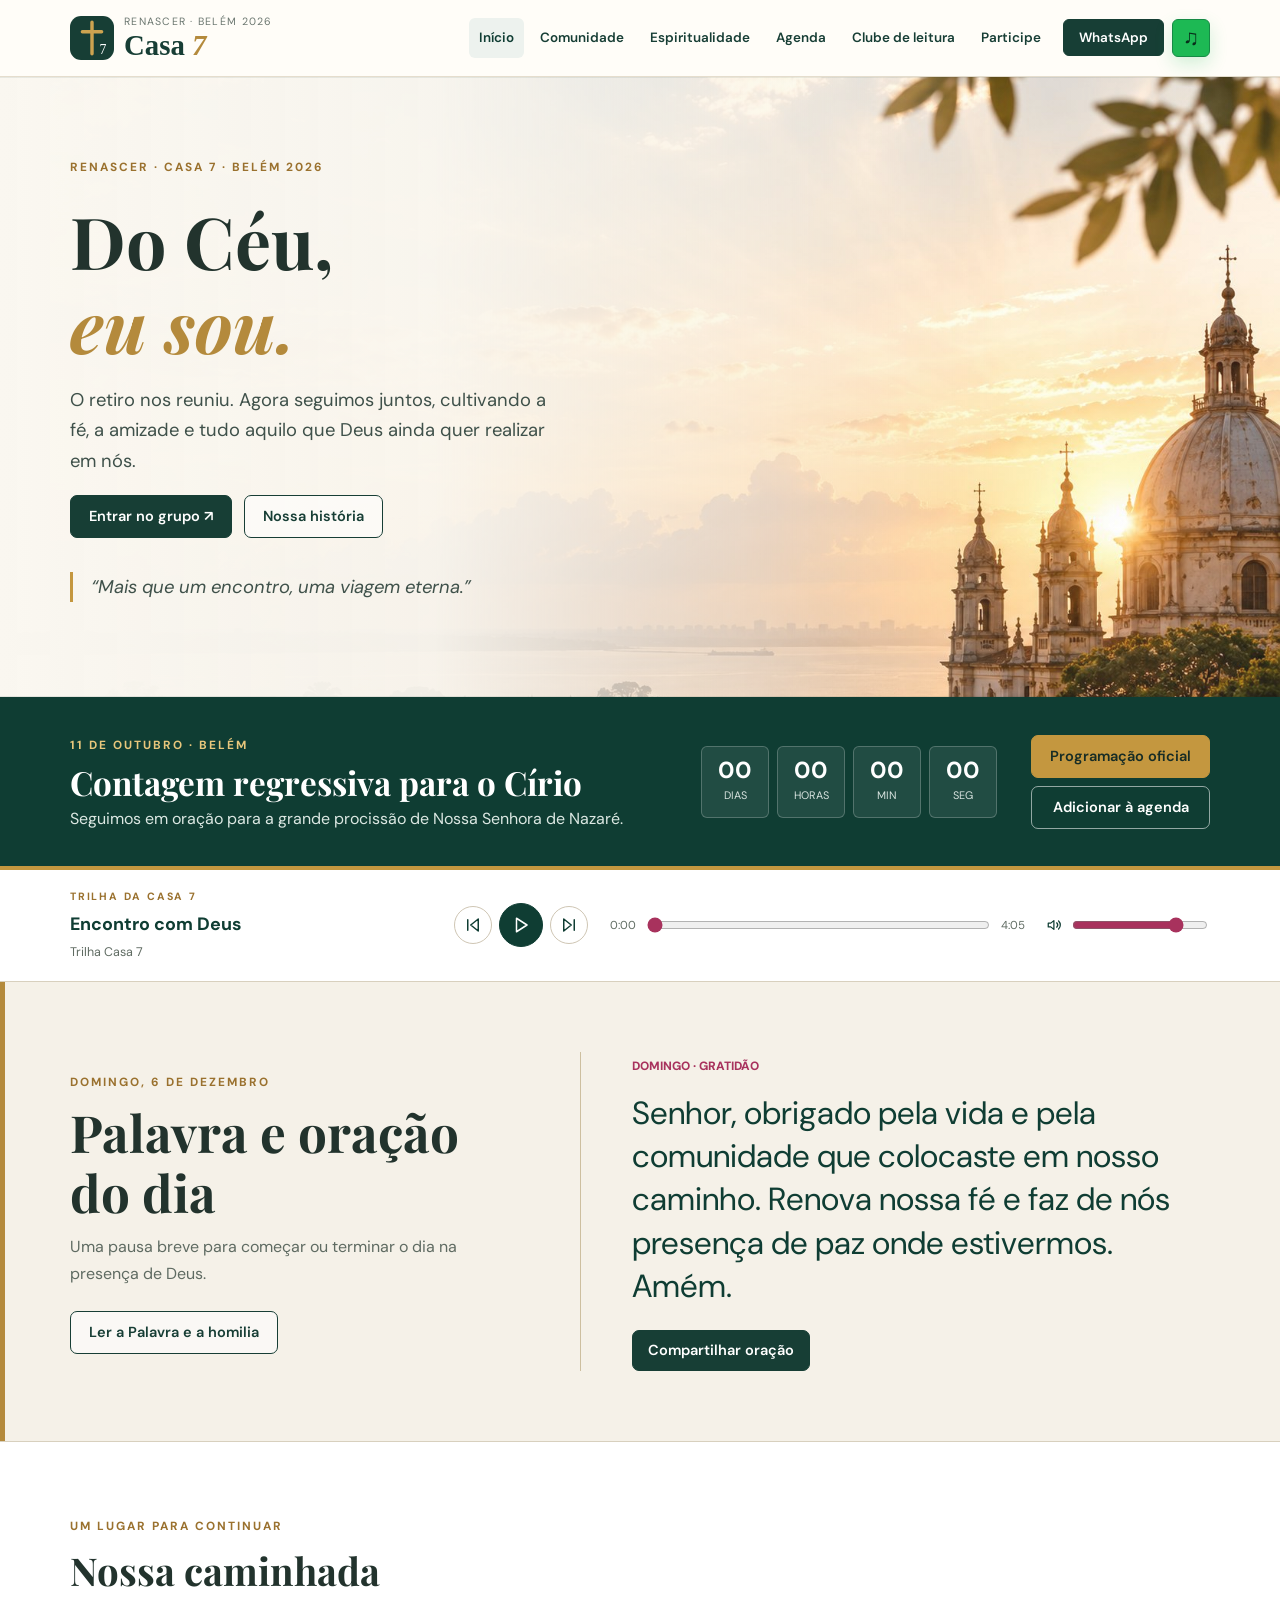
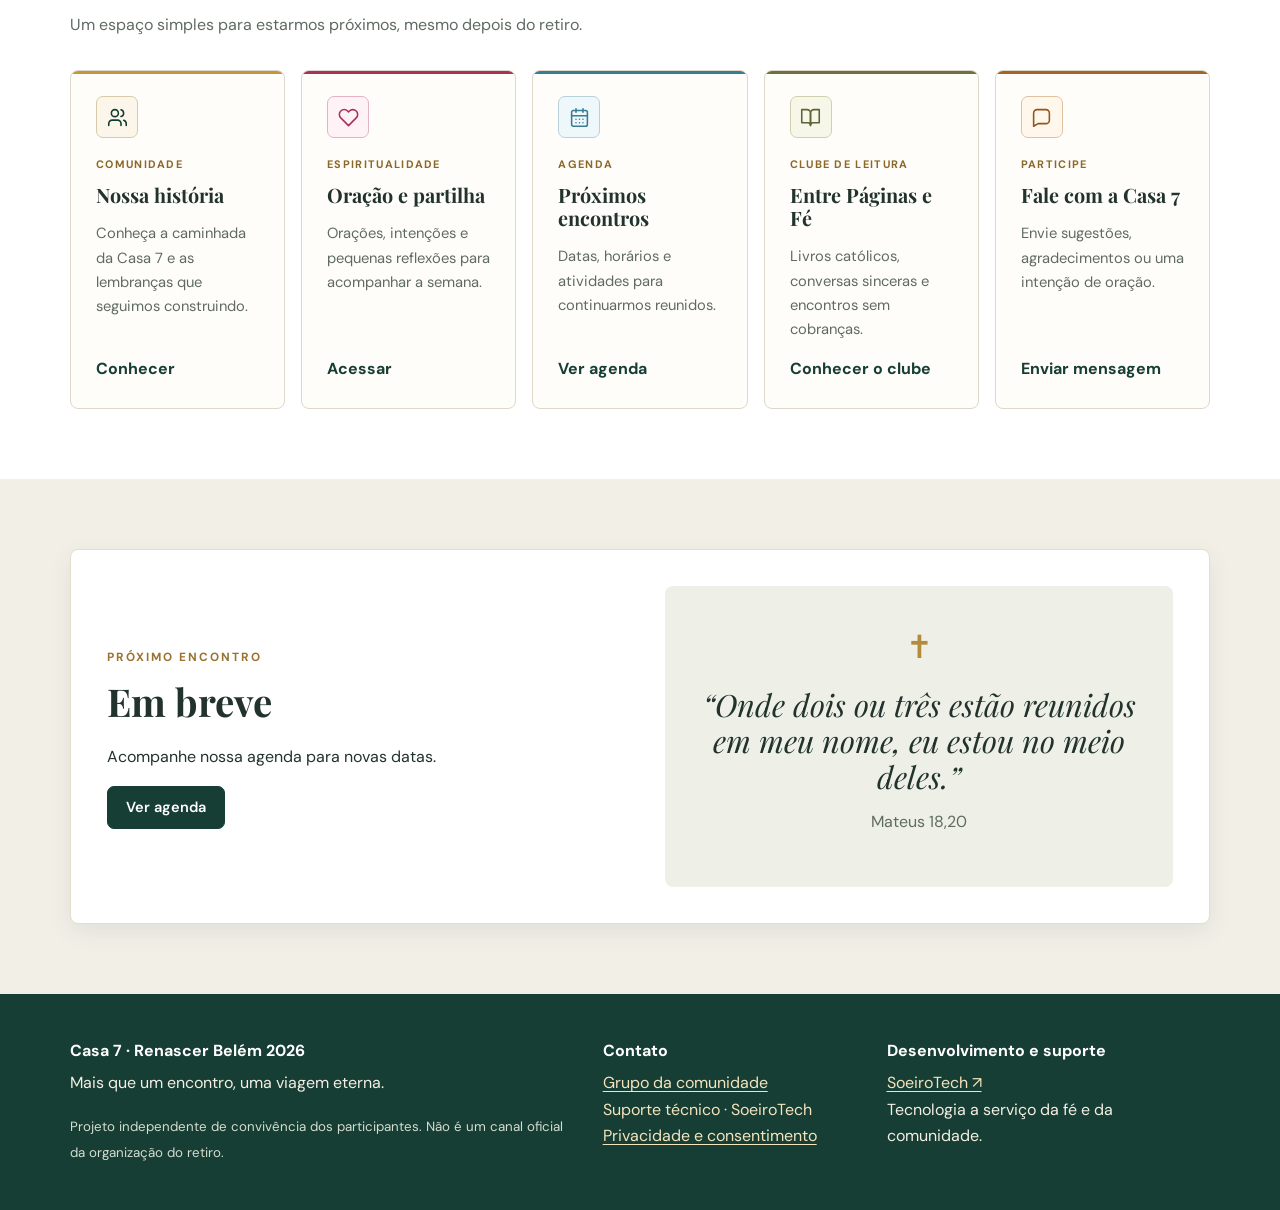
==== index.html @ ee7e4a2c "feat: adiciona banner discreto do encontro" ====
<!doctype html><html lang="pt-BR"><head><meta charset="utf-8"><meta name="viewport" content="width=device-width, initial-scale=1"><meta name="description" content="Casa 7 — Comunidade Renascer Belém 2026. Fé, amizade, oração e leitura."><meta name="theme-color" content="#173e35"><title>Início | Casa 7 — Renascer</title><link rel="icon" href="assets/img/favicon.svg" type="image/svg+xml"><link rel="stylesheet" href="assets/css/style.css?v=20260924-5"><link rel="stylesheet" href="assets/css/hero.css?v=20260924-5"><link rel="stylesheet" href="assets/css/professional.css?v=20260924-5"><script defer src="assets/js/config.js?v=20260924-5"></script><script defer src="assets/js/app.js?v=20260924-5"></script></head><body><a class="skip" href="#conteudo">Pular para o conteúdo</a><header class="header"><div class="container navwrap"><a class="brand" href="index.html" aria-label="Casa 7, início"><img class="brand-mark" src="assets/img/favicon.svg" alt="" width="44" height="44"><span><small>RENASCER · BELÉM 2026</small><strong>Casa <em>7</em></strong></span></a><button class="menu-toggle" aria-expanded="false" aria-controls="menu" aria-label="Abrir menu">☰</button><nav id="menu" class="nav" aria-label="Menu principal"><a href="index.html" data-nav="index.html">Início</a><a href="comunidade.html" data-nav="comunidade.html">Comunidade</a><a href="espiritualidade.html" data-nav="espiritualidade.html">Espiritualidade</a><a href="agenda.html" data-nav="agenda.html">Agenda</a><a href="leitura.html" data-nav="leitura.html">Clube de leitura</a><a href="participe.html" data-nav="participe.html">Participe</a><span class="nav-actions"><a class="nav-cta btn" data-whatsapp href="#">WhatsApp</a><a class="spotify-icon" data-spotify href="#" aria-label="Ouvir playlist da Casa 7 no Spotify" title="Ouvir no Spotify"><span aria-hidden="true">♫</span></a></span></nav></div></header><main id="conteudo"><section class="hero"><div class="container hero-grid"><div><span class="eyebrow">RENASCER · CASA 7 · BELÉM 2026</span><h1>Do Céu,<br><em>eu sou.</em></h1><p>O retiro nos reuniu. Agora seguimos juntos, cultivando a fé, a amizade e tudo aquilo que Deus ainda quer realizar em nós.</p><div class="actions"><a class="btn" data-whatsapp href="#">Entrar no grupo ↗</a><a class="btn outline" href="comunidade.html">Nossa história</a></div><p class="heroquote">“Mais que um encontro, uma viagem eterna.”</p></div></div></section><section class="cirio-countdown" aria-labelledby="cirio-title"><div class="container cirio-layout"><div class="cirio-copy"><span class="eyebrow">11 DE OUTUBRO · BELÉM</span><h2 id="cirio-title">Contagem regressiva para o Círio</h2><p>Seguimos em oração para a grande procissão de Nossa Senhora de Nazaré.</p></div><div id="cirio-timer" class="cirio-timer" data-cirio-date="2026-10-11T06:00:00-03:00" aria-live="off"><div><strong data-cirio-days>00</strong><span>dias</span></div><div><strong data-cirio-hours>00</strong><span>horas</span></div><div><strong data-cirio-minutes>00</strong><span>min</span></div><div><strong data-cirio-seconds>00</strong><span>seg</span></div></div><div class="cirio-actions"><a class="btn cirio-primary" href="https://www.ciriodenazare.com.br/" target="_blank" rel="noopener noreferrer">Programação oficial</a><button class="btn cirio-secondary" type="button" data-cirio-calendar>Adicionar à agenda</button></div></div></section><section id="mini-player" class="mini-player" aria-label="Player de músicas da Casa 7" hidden><div class="container mini-player-layout"><div class="player-track"><span class="eyebrow">TRILHA DA CASA 7</span><strong id="player-title">Música</strong><span id="player-artist">Casa 7</span></div><div class="player-controls"><button class="player-icon" type="button" data-player-prev aria-label="Música anterior" title="Música anterior"><svg class="player-icon-svg" aria-hidden="true"><use href="assets/img/icons.svg#previous"></use></svg></button><button class="player-icon player-toggle" type="button" data-player-toggle aria-label="Reproduzir" title="Reproduzir"><svg class="player-icon-svg" aria-hidden="true"><use data-player-toggle-icon href="assets/img/icons.svg#play"></use></svg></button><button class="player-icon" type="button" data-player-next aria-label="Próxima música" title="Próxima música"><svg class="player-icon-svg" aria-hidden="true"><use href="assets/img/icons.svg#next"></use></svg></button></div><div class="player-progress-wrap"><span id="player-current">0:00</span><input id="player-progress" type="range" min="0" max="100" value="0" step="0.1" aria-label="Progresso da música"><span id="player-duration">0:00</span></div><div class="player-volume"><svg aria-hidden="true"><use href="assets/img/icons.svg#volume"></use></svg><input id="player-volume" type="range" min="0" max="1" value="0.8" step="0.05" aria-label="Volume"></div><audio id="audio-player" preload="metadata"></audio></div></section><section class="daily-faith" aria-labelledby="daily-title"><div class="container daily-faith-layout"><div class="daily-faith-heading"><span class="eyebrow" id="daily-date">HOJE</span><h2 id="daily-title">Palavra e oração do dia</h2><p>Uma pausa breve para começar ou terminar o dia na presença de Deus.</p><a class="btn outline" data-daily-word href="https://www.vaticannews.va/pt/palavra-do-dia.html" target="_blank" rel="noopener noreferrer">Ler a Palavra e a homilia</a></div><div class="daily-prayer"><span class="daily-label" id="daily-theme">Oração do dia</span><blockquote id="daily-prayer">Senhor, permanece conosco e conduz nossos passos neste dia. Amém.</blockquote><div class="daily-share-row"><button class="btn" type="button" data-share-prayer>Compartilhar oração</button><span id="daily-share-status" role="status" aria-live="polite"></span></div></div></div></section><section class="section "><div class="container"><div class="section-head"><span class="eyebrow">UM LUGAR PARA CONTINUAR</span><h2>Nossa caminhada</h2><p>Um espaço simples para estarmos próximos, mesmo depois do retiro.</p></div><div class="cards journey-cards"><article class="card journey-card"><span class="card-icon-box" aria-hidden="true"><svg class="card-icon-svg" aria-hidden="true"><use href="assets/img/icons.svg#users"></use></svg></span><span class="card-kicker">Comunidade</span><h3>Nossa história</h3><p>Conheça a caminhada da Casa 7 e as lembranças que seguimos construindo.</p><a class="textlink" href="comunidade.html">Conhecer</a></article><article class="card journey-card"><span class="card-icon-box" aria-hidden="true"><svg class="card-icon-svg" aria-hidden="true"><use href="assets/img/icons.svg#heart"></use></svg></span><span class="card-kicker">Espiritualidade</span><h3>Oração e partilha</h3><p>Orações, intenções e pequenas reflexões para acompanhar a semana.</p><a class="textlink" href="espiritualidade.html">Acessar</a></article><article class="card journey-card"><span class="card-icon-box" aria-hidden="true"><svg class="card-icon-svg" aria-hidden="true"><use href="assets/img/icons.svg#calendar"></use></svg></span><span class="card-kicker">Agenda</span><h3>Próximos encontros</h3><p>Datas, horários e atividades para continuarmos reunidos.</p><a class="textlink" href="agenda.html">Ver agenda</a></article><article class="card journey-card"><span class="card-icon-box" aria-hidden="true"><svg class="card-icon-svg" aria-hidden="true"><use href="assets/img/icons.svg#book"></use></svg></span><span class="card-kicker">Clube de leitura</span><h3>Entre Páginas e Fé</h3><p>Livros católicos, conversas sinceras e encontros sem cobranças.</p><a class="textlink" href="leitura.html">Conhecer o clube</a></article><article class="card journey-card"><span class="card-icon-box" aria-hidden="true"><svg class="card-icon-svg" aria-hidden="true"><use href="assets/img/icons.svg#message"></use></svg></span><span class="card-kicker">Participe</span><h3>Fale com a Casa 7</h3><p>Envie sugestões, agradecimentos ou uma intenção de oração.</p><a class="textlink" href="participe.html">Enviar mensagem</a></article></div></div></section><section class="section muted"><div class="container"><div class="feature"><div><span class="eyebrow">PRÓXIMO ENCONTRO</span><h2 id="next-title">Em breve</h2><p id="next-details">Acompanhe nossa agenda para novas datas.</p><div id="countdown" class="countdown" aria-live="off"></div><a class="btn" href="agenda.html">Ver agenda</a></div><div class="quote"><span>✝</span><blockquote>“Onde dois ou três estão reunidos em meu nome, eu estou no meio deles.”</blockquote><p>Mateus 18,20</p></div></div></div></section></main><footer class="footer"><div class="container footergrid"><div><strong>Casa 7 · Renascer Belém 2026</strong><p>Mais que um encontro, uma viagem eterna.</p><small>Projeto independente de convivência dos participantes. Não é um canal oficial da organização do retiro.</small></div><div><strong>Contato</strong><p><a data-whatsapp href="#">Grupo da comunidade</a><br><a data-tech-mail href="#">Suporte técnico · SoeiroTech</a><br><a href="privacidade.html">Privacidade e consentimento</a></p></div><div><strong>Desenvolvimento e suporte</strong><p><a href="https://soeirotech.com.br" target="_blank" rel="noopener noreferrer">SoeiroTech ↗</a><br>Tecnologia a serviço da fé e da comunidade.</p></div></div></footer><dialog id="welcome-banner" class="welcome-banner" aria-label="Aviso do Momento de Oração"><div class="welcome-banner-shell"><button class="welcome-banner-close" type="button" data-banner-close aria-label="Fechar aviso" title="Fechar">×</button><a href="agenda.html" aria-label="Ver detalhes do Momento de Oração na agenda"><img class="welcome-banner-image" src="assets/img/momento-oracao.jpg" alt="Momento de Oração Pós Renascer, 24 de setembro, após a missa das 19h, na Igreja São João Paulo II" width="1180" height="1475"></a><div class="welcome-banner-footer"><span>Encontro de hoje · após a missa</span><a href="agenda.html">Ver agenda</a></div></div></dialog></body></html>
---- assets/css/style.css ----
@import url('https://fonts.googleapis.com/css2?family=DM+Sans:wght@400;500;600;700&family=Playfair+Display:ital,wght@0,500;0,600;0,700;1,500&display=swap');:root{--green:#173e35;--gold:#b48a3c;--ink:#25362f;--cream:#faf7f0;--line:#e5ddcd;--muted:#5f6b62}*{box-sizing:border-box}html{scroll-behavior:smooth}body{margin:0;background:linear-gradient(#faf7f0d9,#faf7f0d9),url("../img/fundo.png") center top/cover fixed no-repeat,var(--cream);color:var(--ink);font-family:'DM Sans',Arial,sans-serif;line-height:1.65}h1,h2,h3,blockquote{font-family:'Playfair Display',Georgia,serif;line-height:1.17}h1{font-size:clamp(2.8rem,6vw,5.5rem);margin:.25em 0}h2{font-size:clamp(1.65rem,3vw,2.6rem);margin:.25em 0 .5em}h3{font-size:1.45rem;margin:.4em 0}p{margin:.4em 0 1em}a{color:var(--green)}a:hover{text-decoration-thickness:2px}a:focus-visible,button:focus-visible,input:focus-visible,textarea:focus-visible,select:focus-visible{outline:3px solid var(--gold);outline-offset:3px}.container{width:min(1140px,calc(100% - 36px));margin:auto}.skip{position:absolute;left:-9999px;z-index:999;background:white;padding:10px}.skip:focus{left:12px;top:12px}.header{background:#fffdf8;border-bottom:1px solid var(--line);position:sticky;top:0;z-index:10}.navwrap{min-height:82px;display:flex;align-items:center;justify-content:space-between;gap:20px}.brand{text-decoration:none;display:flex;align-items:center;gap:12px;color:var(--green)}.brand-symbol{font-size:2rem;color:var(--gold)}.brand small{display:block;font-size:.66rem;letter-spacing:.15em}.brand strong{font-family:Georgia,serif;font-size:1.8rem;line-height:1}.brand em{color:var(--gold)}.nav{display:flex;gap:18px;align-items:center;flex-wrap:wrap}.nav a{font-size:.84rem;text-decoration:none;white-space:nowrap}.nav a[aria-current=page]{color:#986b22;border-bottom:2px solid var(--gold)}.menu-toggle{display:none}.eyebrow{color:#9a712e;font-size:.74rem;font-weight:700;letter-spacing:.17em}.hero{background:radial-gradient(ellipse at 80% 10%,#e8d8b6cc,transparent 52%),linear-gradient(115deg,#faf7f0e8,#f0e9dadf),url("../img/fundo.png") center/cover no-repeat;padding:65px 0}.hero-grid,.split,.feature{display:grid;grid-template-columns:1fr 1fr;gap:50px;align-items:center}.hero h1 em{color:var(--gold)}.hero p{max-width:490px;font-size:1.15rem}.heroquote{font-style:italic;margin-top:34px;color:#786a4c}.hero-visual{position:relative;display:grid;place-items:center}.hero-visual img{width:min(100%,440px);aspect-ratio:1;object-fit:cover;border-radius:50%;box-shadow:0 18px 60px #173e3529}.hero-stamp{position:absolute;bottom:0;right:5%;background:var(--green);color:white;border-radius:100px;padding:10px 20px;font-size:.83rem}.actions{display:flex;gap:12px;flex-wrap:wrap}.btn{background:var(--green);color:white;border:1px solid var(--green);padding:12px 22px;border-radius:30px;text-decoration:none;display:inline-block;font:600 .91rem 'DM Sans',Arial;cursor:pointer}.btn:hover{background:#285747;color:white}.btn.outline{background:transparent;color:var(--green)}.btn.outline:hover{background:#e8eee8}.btn[aria-disabled=true]{background:#8e9991;border-color:#8e9991;pointer-events:none}.section{padding:70px 0;background:#faf7f0d9}.section.muted{background:#f0ebdfdd}.section-head{max-width:690px;margin-bottom:28px}.cards{display:grid;grid-template-columns:repeat(3,minmax(0,1fr));gap:20px}.card{background:#fffdf9;border:1px solid var(--line);border-radius:18px;padding:27px;box-shadow:0 8px 24px #173e3509}.card p{color:var(--muted)}.card-icon{font-size:1.7rem;color:var(--gold)}.textlink{font-weight:700;text-underline-offset:4px}.feature{background:#fffaf0;border:1px solid var(--line);padding:36px;border-radius:20px}.quote{background:#e7e9dc;padding:35px;border-radius:18px;text-align:center}.quote span{font-size:2rem;color:var(--gold)}.quote blockquote{font-size:clamp(1.5rem,2.4vw,2rem);font-style:italic;margin:14px 0}.quote p{color:var(--muted)}.countdown{font-weight:700;font-size:1.4rem;color:var(--gold);margin:16px 0}.pagehero{background:linear-gradient(115deg,#eae5d6e8,#f9f6eee0),url("../img/fundo.png") center/cover no-repeat;padding:75px 0 55px;border-bottom:1px solid var(--line)}.pagehero h1{font-size:clamp(2.4rem,5vw,4.5rem)}.lead{max-width:680px;font-size:1.15rem;color:var(--muted)}.photo{margin:0;text-align:center}.photo img{max-width:100%;width:360px;border-radius:50%;box-shadow:0 10px 35px #173e3526}.photo figcaption{font-size:.85rem;color:var(--muted);margin-top:8px}.placeholder{text-align:center;min-height:180px;font-size:1.4rem}.placeholder p{font-size:.9rem}.embed-placeholder{padding:35px;border:1px dashed var(--gold);border-radius:16px;text-align:center}.embed-placeholder iframe{width:100%;border:0;min-height:360px}.event-list{display:grid;gap:18px}.event{background:white;border:1px solid var(--line);border-radius:16px;padding:24px;display:flex;align-items:center;justify-content:space-between;gap:15px}.event h2{font-size:1.55rem}.notice{margin-top:22px;background:#fff3d8;border-left:4px solid var(--gold);padding:15px;border-radius:6px}.empty{background:white;border:1px solid var(--line);padding:30px;border-radius:16px}.bookart{min-height:340px;border-radius:20px;background:radial-gradient(circle at 50% 40%,#d9c49b,#456453);display:flex;align-items:center;justify-content:center;flex-direction:column;color:#fff9eb;font-size:4rem}.bookart span{font-size:5rem}.bookart small{font-size:.85rem;letter-spacing:.12em}.contact-form{background:white;border:1px solid var(--line);border-radius:18px;padding:25px;display:grid;gap:8px}.contact-form label{font-weight:700}.contact-form input:not([type=checkbox]),.contact-form select,.contact-form textarea{font:inherit;padding:12px;border:1px solid #a6b0a6;border-radius:8px;width:100%;margin-bottom:12px}.check{font-size:.85rem;font-weight:400!important;display:flex;gap:9px;align-items:flex-start}.small{font-size:.85rem;color:var(--muted)}.prose{max-width:790px;margin:auto}.footer{background:var(--green);color:#f4efe3;padding:50px 0}.footergrid{display:grid;grid-template-columns:2fr 1fr 1.3fr;gap:35px}.footer a{color:#f4e4bd}.footer small{color:#d4ddcf}details{margin-top:12px}summary{cursor:pointer;font-weight:700}@media(max-width:920px){.menu-toggle{display:block;border:1px solid var(--line);border-radius:10px;padding:8px 13px;background:white;font-size:1.3rem}.nav{display:none;position:absolute;top:82px;left:0;right:0;background:white;flex-direction:column;align-items:stretch;padding:16px 25px;box-shadow:0 12px 20px #0002}.nav.open{display:flex}.nav a{padding:8px}.cards{grid-template-columns:repeat(2,1fr)}}@media(max-width:650px){body{background-attachment:scroll}.hero{padding:40px 0}.hero-grid,.split,.feature{grid-template-columns:1fr;gap:24px}.hero-visual img{max-width:290px}.cards,.footergrid{grid-template-columns:1fr}.section{padding:44px 0}.feature{padding:22px}.event{align-items:flex-start;flex-direction:column}.pagehero{padding:46px 0}.hero-stamp{right:0}}@media(prefers-reduced-motion:reduce){html{scroll-behavior:auto}}
---- assets/css/hero.css ----
.hero {
  background:
    linear-gradient(
      90deg,
      #faf7f0 0%,
      #faf7f0f2 34%,
      #faf7f08c 58%,
      #faf7f014 78%
    ),
    url("../img/fundo-optimized.jpg") 72% center / cover no-repeat;
  min-height: 600px;
  padding: 76px 0;
  display: flex;
  align-items: center;
}

.hero-grid {
  display: grid;
  grid-template-columns: minmax(0, 560px) 1fr;
  gap: 50px;
  align-items: center;
}

@media (max-width: 650px) {
  .hero {
    min-height: 650px;
    padding: 52px 0 220px;
    align-items: flex-start;
    background:
      linear-gradient(
        180deg,
        #faf7f0 0%,
        #faf7f0ef 42%,
        #faf7f04d 68%,
        transparent 86%
      ),
      url("../img/fundo-optimized.jpg") 76% center / cover no-repeat;
  }

  .hero-grid {
    grid-template-columns: 1fr;
    gap: 24px;
  }
}
---- assets/css/professional.css ----
:root {
  --surface: #ffffff;
  --surface-soft: #f2efe7;
  --green-strong: #0f3d33;
  --gold-bright: #c4973f;
  --sky: #397c94;
  --berry: #a8325d;
  --shadow-sm: 0 8px 24px rgba(23, 62, 53, 0.08);
  --shadow-md: 0 18px 48px rgba(23, 62, 53, 0.13);
}

.pagehero.community-pagehero {
  background: #f1ecdf;
}

.section.community-story {
  min-height: 520px;
  display: flex;
  align-items: center;
  background:
    linear-gradient(
      90deg,
      #fff 0%,
      #fffffff5 38%,
      #ffffff9e 58%,
      #ffffff1f 78%
    ),
    url("../img/fundo-optimized.jpg") 72% center / cover no-repeat;
}

.community-story .split {
  min-height: 380px;
  grid-template-columns: minmax(0, 590px) 1fr;
}

.community-story .split > div {
  align-self: center;
}

.community-story h2 {
  font-size: clamp(2rem, 4vw, 3.4rem);
}

.community-story p {
  color: #3f514a;
  font-size: 1.05rem;
}

@media (max-width: 650px) {
  .section.community-story {
    min-height: 650px;
    align-items: flex-start;
    background:
      linear-gradient(
        180deg,
        #fff 0%,
        #fffffff2 48%,
        #ffffff70 70%,
        transparent 88%
      ),
      url("../img/fundo-optimized.jpg") 76% center / cover no-repeat;
  }

  .community-story .split {
    min-height: 570px;
    grid-template-columns: 1fr;
  }
}

/* Palavra e oracao do dia */
.daily-faith {
  position: relative;
  overflow: hidden;
  border-bottom: 1px solid #d8d0be;
  background: #f5f1e8;
}

.daily-faith::before {
  position: absolute;
  inset: 0 auto 0 0;
  width: 5px;
  background: var(--gold);
  content: "";
}

.daily-faith-layout {
  display: grid;
  grid-template-columns: minmax(240px, 0.8fr) minmax(320px, 1.2fr);
  gap: clamp(36px, 7vw, 92px);
  align-items: center;
  padding-top: clamp(44px, 6vw, 70px);
  padding-bottom: clamp(44px, 6vw, 70px);
}

.daily-faith-heading h2 {
  margin: 8px 0 12px;
  font-size: clamp(2rem, 4vw, 3.3rem);
}

.daily-faith-heading p {
  max-width: 520px;
  margin-bottom: 24px;
  color: var(--muted);
}

.daily-prayer {
  padding-left: clamp(22px, 4vw, 52px);
  border-left: 1px solid #cdbf9f;
}

.daily-label {
  color: var(--berry);
  font-size: 0.75rem;
  font-weight: 800;
  letter-spacing: 0;
  text-transform: uppercase;
}

.daily-prayer blockquote {
  margin: 14px 0 22px;
  color: var(--green-strong);
  font-family: var(--serif);
  font-size: clamp(1.35rem, 2.5vw, 2rem);
  line-height: 1.35;
}

.daily-share-row {
  display: flex;
  align-items: center;
  gap: 14px;
}

.daily-share-row .btn {
  padding: 10px 15px;
}

#daily-share-status {
  color: var(--muted);
  font-size: 0.78rem;
}

@media (max-width: 720px) {
  .daily-faith-layout {
    grid-template-columns: 1fr;
    gap: 28px;
  }

  .daily-prayer {
    padding: 26px 0 0;
    border-top: 1px solid #cdbf9f;
    border-left: 0;
  }
}

/* Aviso discreto de boas-vindas */
.welcome-banner {
  width: min(410px, calc(100% - 28px));
  max-height: calc(100vh - 28px);
  padding: 0;
  overflow: visible;
  border: 0;
  border-radius: 8px;
  background: #17120f;
  box-shadow: 0 22px 70px rgba(0, 0, 0, 0.42);
}

.welcome-banner::backdrop {
  background: rgba(9, 16, 14, 0.62);
  backdrop-filter: blur(2px);
}

.welcome-banner[open] {
  animation: banner-in 220ms ease-out;
}

.welcome-banner-shell {
  position: relative;
  overflow: hidden;
  border-radius: 8px;
}

.welcome-banner-image {
  display: block;
  width: 100%;
  max-height: calc(100vh - 92px);
  object-fit: contain;
  background: #17120f;
}

.welcome-banner-close {
  position: absolute;
  top: 10px;
  right: 10px;
  z-index: 1;
  display: grid;
  width: 36px;
  height: 36px;
  padding: 0;
  place-items: center;
  border: 1px solid rgba(255, 255, 255, 0.7);
  border-radius: 50%;
  background: rgba(12, 10, 8, 0.78);
  color: #fff;
  font-size: 1.35rem;
  line-height: 1;
  cursor: pointer;
}

.welcome-banner-close:hover,
.welcome-banner-close:focus-visible {
  background: var(--green-strong);
}

.welcome-banner-footer {
  display: flex;
  align-items: center;
  justify-content: space-between;
  gap: 14px;
  padding: 10px 14px;
  background: #fff;
  color: var(--green-strong);
  font-size: 0.78rem;
  font-weight: 700;
}

.welcome-banner-footer a {
  color: var(--berry);
  white-space: nowrap;
}

@keyframes banner-in {
  from { opacity: 0; transform: translateY(10px) scale(0.985); }
  to { opacity: 1; transform: translateY(0) scale(1); }
}

@media (max-width: 480px) {
  .welcome-banner {
    width: min(350px, calc(100% - 24px));
  }

  .welcome-banner-image {
    max-height: calc(100vh - 110px);
  }
}

@media (prefers-reduced-motion: reduce) {
  .welcome-banner[open] {
    animation: none;
  }
}

body {
  background: #f7f5ef;
  color: #22332d;
}

.header {
  background: rgba(255, 253, 248, 0.96);
  box-shadow: 0 1px 0 rgba(23, 62, 53, 0.08);
  backdrop-filter: blur(12px);
}

.navwrap {
  min-height: 76px;
}

.brand {
  gap: 10px;
}

.brand-mark {
  width: 44px;
  height: 44px;
  flex: 0 0 auto;
}

.brand small {
  color: #6a766f;
  letter-spacing: 0.12em;
}

.nav {
  gap: 6px;
}

.nav a {
  padding: 9px 10px;
  border-radius: 6px;
  font-weight: 600;
}

.nav a:hover {
  background: #edf2ee;
}

.nav a[aria-current="page"] {
  border-bottom: 0;
  background: #edf2ee;
  color: var(--green-strong);
}

.nav .nav-cta {
  margin-left: 6px;
  padding: 9px 15px;
  color: #fff;
}

.nav .nav-cta:hover {
  background: #285747;
}

.nav-actions {
  display: flex;
  align-items: center;
  gap: 8px;
  margin-left: 6px;
}

.nav-actions .nav-cta {
  margin-left: 0;
}

.nav-actions .spotify-icon {
  width: 38px;
  height: 38px;
  flex-basis: 38px;
}

.hero {
  border-bottom: 1px solid rgba(23, 62, 53, 0.1);
}

.hero h1 {
  max-width: 620px;
  font-size: clamp(3rem, 5.6vw, 5rem);
  letter-spacing: 0;
}

.hero .eyebrow {
  display: inline-block;
  margin-bottom: 4px;
}

.hero p {
  color: #3f514a;
}

.heroquote {
  padding-left: 18px;
  border-left: 3px solid var(--gold-bright);
}

.section {
  background: #fff;
}

.section.muted {
  background: var(--surface-soft);
}

.section-head {
  margin-bottom: 32px;
}

.section-head p {
  color: var(--muted);
}

.cards {
  gap: 16px;
}

.card {
  position: relative;
  overflow: hidden;
  border-radius: 8px;
  border-color: #ded8ca;
  padding: 25px;
  box-shadow: none;
  transition: transform 180ms ease, box-shadow 180ms ease, border-color 180ms ease;
}

.card::before {
  position: absolute;
  inset: 0 0 auto;
  height: 3px;
  background: var(--gold-bright);
  content: "";
}

.card:hover {
  transform: translateY(-3px);
  border-color: #cfc4ac;
  box-shadow: var(--shadow-sm);
}

.journey-cards {
  grid-template-columns: repeat(5, minmax(0, 1fr));
}

.journey-card {
  min-height: 265px;
  display: flex;
  flex-direction: column;
}

.journey-card h3 {
  font-size: 1.24rem;
}

.journey-card p {
  font-size: 0.92rem;
}

.journey-card .textlink {
  margin-top: auto;
}

.card-icon-box {
  width: 42px;
  height: 42px;
  margin-bottom: 18px;
  display: grid;
  place-items: center;
  border: 1px solid #d7c9aa;
  border-radius: 7px;
  background: #fbf6e9;
  color: var(--green-strong);
  font: 700 0.78rem/1 "DM Sans", Arial, sans-serif;
  letter-spacing: 0;
}

.card-icon-svg {
  width: 21px;
  height: 21px;
  fill: none;
  stroke: currentColor;
  stroke-width: 1.8;
  stroke-linecap: round;
  stroke-linejoin: round;
}

.journey-card:nth-child(2)::before {
  background: var(--berry);
}

.journey-card:nth-child(2) .card-icon-box {
  border-color: #e0b4c4;
  background: #fff2f6;
  color: var(--berry);
}

.journey-card:nth-child(3)::before {
  background: var(--sky);
}

.journey-card:nth-child(3) .card-icon-box {
  border-color: #b7d0da;
  background: #eef8fb;
  color: var(--sky);
}

.journey-card:nth-child(4)::before {
  background: #6d7042;
}

.journey-card:nth-child(4) .card-icon-box {
  border-color: #cfd0ad;
  background: #f7f7e9;
  color: #5e6238;
}

.journey-card:nth-child(5)::before {
  background: #a66328;
}

.journey-card:nth-child(5) .card-icon-box {
  border-color: #dfc29f;
  background: #fff7ec;
  color: #92531d;
}

.card-kicker {
  margin-bottom: 2px;
  color: #8b6728;
  font-size: 0.68rem;
  font-weight: 700;
  letter-spacing: 0.12em;
  text-transform: uppercase;
}

.btn {
  border-radius: 7px;
  padding: 11px 18px;
  box-shadow: none;
}

.btn.outline {
  background: rgba(255, 255, 255, 0.56);
}

.spotify-icon {
  width: 44px;
  height: 44px;
  flex: 0 0 44px;
  display: inline-grid;
  place-items: center;
  border: 1px solid #168a45;
  border-radius: 50%;
  background: #1db954;
  color: #082d1a;
  text-decoration: none;
  box-shadow: 0 7px 18px rgba(29, 185, 84, 0.2);
  transition: transform 160ms ease, background 160ms ease;
}

.spotify-icon span {
  transform: translateY(-1px);
  font-size: 1.35rem;
  line-height: 1;
}

.spotify-icon:hover {
  transform: translateY(-2px);
  background: #28cf65;
  color: #082d1a;
}

.textlink {
  text-decoration: none;
}

.textlink:hover {
  text-decoration: underline;
}

.cirio-countdown {
  padding: 34px 0;
  background: var(--green-strong);
  color: #fff;
  border-bottom: 4px solid var(--gold-bright);
}

.cirio-layout {
  display: grid;
  grid-template-columns: minmax(240px, 1fr) auto auto;
  gap: 34px;
  align-items: center;
}

.cirio-copy .eyebrow {
  color: #e8c77c;
}

.cirio-copy h2 {
  margin: 5px 0 4px;
  font-size: clamp(1.65rem, 2.6vw, 2.35rem);
}

.cirio-copy p {
  margin: 0;
  color: #dce8e3;
}

.cirio-timer {
  display: grid;
  grid-template-columns: repeat(4, 68px);
  gap: 8px;
}

.cirio-timer > div {
  min-height: 72px;
  display: grid;
  place-content: center;
  text-align: center;
  border: 1px solid rgba(255, 255, 255, 0.22);
  border-radius: 6px;
  background: rgba(255, 255, 255, 0.08);
}

.cirio-timer strong {
  color: #fff;
  font-size: 1.45rem;
  line-height: 1.05;
}

.cirio-timer span {
  margin-top: 5px;
  color: #d8e3df;
  font-size: 0.68rem;
  text-transform: uppercase;
}

.cirio-actions {
  display: grid;
  gap: 8px;
}

.cirio-actions .btn {
  min-width: 174px;
  text-align: center;
}

.cirio-primary {
  border-color: var(--gold-bright);
  background: var(--gold-bright);
  color: #172c25;
}

.cirio-primary:hover {
  border-color: #d5ad5f;
  background: #d5ad5f;
  color: #172c25;
}

.cirio-secondary {
  border-color: rgba(255, 255, 255, 0.55);
  background: transparent;
  color: #fff;
}

.cirio-secondary:hover {
  border-color: #fff;
  background: rgba(255, 255, 255, 0.1);
}

.feature {
  border-radius: 8px;
  background: #fff;
  box-shadow: var(--shadow-sm);
}

.quote {
  border-radius: 8px;
  background: #eef0e8;
}

.pagehero {
  position: relative;
  overflow: hidden;
  background:
    linear-gradient(90deg, #f3eee2 0%, #f3eee2eb 48%, #f3eee280 72%),
    url("../img/fundo-optimized.jpg") 75% 52% / cover no-repeat;
  padding: 70px 0 52px;
}

.pagehero h1 {
  max-width: 760px;
  margin-bottom: 12px;
}

.pagehero .lead {
  color: #44564f;
}

.photo img {
  width: min(100%, 390px);
  border: 7px solid #fff;
  box-shadow: var(--shadow-md);
}

.event {
  border-radius: 8px;
  box-shadow: var(--shadow-sm);
}

.event-actions {
  display: flex;
  gap: 10px;
  flex-wrap: wrap;
}

.empty {
  border-radius: 8px;
  border-style: dashed;
  background: #fffdf8;
}

.contact-form {
  border-radius: 8px;
  box-shadow: var(--shadow-sm);
}

.contact-form input:not([type="checkbox"]),
.contact-form select,
.contact-form textarea {
  border-radius: 6px;
  background: #fffefb;
}

.notice {
  border-radius: 4px;
}

.bookart {
  border-radius: 8px;
}

.footer {
  padding: 44px 0;
}

.footer strong {
  color: #fff;
}

.footer a {
  text-underline-offset: 3px;
}

@media (max-width: 1080px) {
  .journey-cards {
    grid-template-columns: repeat(3, minmax(0, 1fr));
  }

  .nav {
    gap: 2px;
  }

  .nav a {
    padding-inline: 7px;
  }
}

@media (max-width: 920px) {
  .nav {
    top: 76px;
    padding: 14px 20px 20px;
  }

  .nav .nav-cta {
    margin-left: 0;
    text-align: center;
  }

  .nav-actions {
    width: 100%;
    margin-left: 0;
  }

  .nav-actions .nav-cta {
    flex: 1;
  }

  .cirio-layout {
    grid-template-columns: 1fr;
    gap: 22px;
  }

  .cirio-timer {
    grid-template-columns: repeat(4, minmax(58px, 82px));
  }

  .cirio-actions {
    grid-template-columns: repeat(2, minmax(0, 1fr));
  }
}

@media (max-width: 650px) {
  .brand strong {
    font-size: 1.5rem;
  }

  .brand small {
    font-size: 0.58rem;
  }

  .hero {
    min-height: 610px;
    padding-top: 44px;
  }

  .hero h1 {
    font-size: clamp(2.75rem, 15vw, 4rem);
  }

  .hero p {
    font-size: 1rem;
  }

  .journey-cards {
    grid-template-columns: 1fr;
  }

  .journey-card {
    min-height: auto;
  }

  .pagehero {
    padding: 50px 0 42px;
    background-position: 72% center;
  }

  .cirio-countdown {
    padding: 30px 0;
  }

  .cirio-timer {
    grid-template-columns: repeat(4, minmax(0, 1fr));
    gap: 6px;
  }

  .cirio-timer > div {
    min-height: 66px;
  }

  .cirio-timer strong {
    font-size: 1.22rem;
  }

  .cirio-actions {
    grid-template-columns: 1fr;
  }

  .cirio-actions .btn {
    width: 100%;
  }

  .event-actions {
    width: 100%;
  }

  .event-actions .btn {
    width: 100%;
    text-align: center;
  }
}

.pagehero.spirituality-pagehero {
  background:
    linear-gradient(90deg, #f5f1e8 0%, #f5f1e8f2 44%, #f5f1e866 70%),
    url("../img/espiritualidade.jpg") 72% 61% / cover no-repeat;
}

.pagehero.reading-pagehero {
  background:
    linear-gradient(90deg, #f5f1e8 0%, #f5f1e8f2 44%, #f5f1e866 70%),
    url("../img/leitura.jpg") 72% 58% / cover no-repeat;
}

.reading-visual {
  width: min(100%, 460px);
  height: 100%;
  margin: 0 0 0 auto;
  align-self: stretch;
  justify-self: end;
}

.reading-visual img {
  display: block;
  width: 100%;
  height: 100%;
  min-height: 0;
  aspect-ratio: auto;
  object-fit: cover;
  border-radius: 8px;
  box-shadow: var(--shadow-md);
}

.reading-intro .split {
  align-items: stretch;
}

.memory-empty {
  max-width: 760px;
  padding: 34px;
  border: 1px dashed #cdbf9f;
  border-radius: 8px;
  background: rgba(255, 255, 255, 0.62);
}

.memory-empty h3 {
  margin-top: 8px;
  font-size: clamp(1.5rem, 3vw, 2.15rem);
}

.memory-empty p {
  max-width: 610px;
  color: var(--muted);
}

@media (max-width: 650px) {
  .pagehero.spirituality-pagehero,
  .pagehero.reading-pagehero {
    background-position: 70% center;
  }

  .memory-empty {
    padding: 25px;
  }

  .reading-visual {
    width: min(100%, 360px);
    height: 270px;
    margin: 4px auto 0;
    align-self: auto;
    justify-self: center;
  }
}

.memory-gallery {
  display: grid;
  grid-template-columns: repeat(4, minmax(0, 1fr));
  grid-auto-rows: 190px;
  gap: 10px;
}

.gallery-item {
  min-width: 0;
  padding: 0;
  overflow: hidden;
  border: 0;
  border-radius: 6px;
  background: #dfe4df;
  cursor: zoom-in;
}

.gallery-item img {
  display: block;
  width: 100%;
  height: 100%;
  object-fit: cover;
  transition: transform 220ms ease;
}

.gallery-item:hover img {
  transform: scale(1.025);
}

.gallery-featured {
  grid-column: span 2;
  grid-row: span 2;
}

.gallery-note {
  margin-top: 14px;
  color: var(--muted);
  font-size: 0.82rem;
}

.gallery-dialog {
  width: min(1080px, calc(100% - 28px));
  max-height: 90vh;
  padding: 0;
  overflow: visible;
  border: 0;
  border-radius: 8px;
  background: #111;
  box-shadow: 0 24px 80px rgba(0, 0, 0, 0.4);
}

.gallery-dialog::backdrop {
  background: rgba(9, 19, 16, 0.82);
}

.gallery-dialog img {
  display: block;
  width: 100%;
  max-height: 86vh;
  object-fit: contain;
  border-radius: 8px;
}

.gallery-close {
  position: absolute;
  top: -14px;
  right: -14px;
  z-index: 1;
  width: 38px;
  height: 38px;
  border: 2px solid #fff;
  border-radius: 50%;
  background: var(--green-strong);
  color: #fff;
  font-size: 1.5rem;
  line-height: 1;
  cursor: pointer;
}

@media (max-width: 720px) {
  .memory-gallery {
    grid-template-columns: repeat(2, minmax(0, 1fr));
    grid-auto-rows: 150px;
  }

  .gallery-featured {
    grid-column: span 2;
    grid-row: span 2;
  }

  .gallery-close {
    top: 8px;
    right: 8px;
  }
}

/* Mini player da pagina inicial */
.mini-player {
  border-bottom: 1px solid #d8d0be;
  background: #fff;
}

.mini-player[hidden] {
  display: none;
}

.mini-player-layout {
  display: grid;
  grid-template-columns: minmax(190px, 1fr) auto minmax(220px, 1.15fr) minmax(120px, 0.45fr);
  align-items: center;
  gap: 22px;
  min-height: 108px;
  padding-top: 18px;
  padding-bottom: 18px;
}

.player-track {
  display: flex;
  min-width: 0;
  flex-direction: column;
  gap: 2px;
}

.player-track .eyebrow {
  margin-bottom: 3px;
  font-size: 0.66rem;
}

.player-track strong,
.player-track span:last-child {
  overflow: hidden;
  text-overflow: ellipsis;
  white-space: nowrap;
}

.player-track strong {
  color: var(--green-strong);
  font-family: var(--serif);
  font-size: 1.12rem;
}

.player-track span:last-child {
  color: var(--muted);
  font-size: 0.78rem;
}

.player-controls,
.player-volume,
.player-progress-wrap {
  display: flex;
  align-items: center;
}

.player-controls {
  gap: 7px;
}

.player-icon {
  display: inline-grid;
  width: 38px;
  height: 38px;
  padding: 0;
  place-items: center;
  border: 1px solid #cfc6b4;
  border-radius: 50%;
  background: #fff;
  color: var(--green-strong);
  cursor: pointer;
}

.player-icon:hover,
.player-icon:focus-visible {
  border-color: var(--gold);
  background: #faf6ed;
}

.player-toggle {
  width: 44px;
  height: 44px;
  border-color: var(--green-strong);
  background: var(--green-strong);
  color: #fff;
}

.player-toggle:hover,
.player-toggle:focus-visible {
  border-color: var(--green-strong);
  background: #205448;
}

.player-icon-svg,
.player-volume svg {
  width: 18px;
  height: 18px;
  fill: none;
  stroke: currentColor;
  stroke-linecap: round;
  stroke-linejoin: round;
  stroke-width: 2;
}

.player-progress-wrap {
  min-width: 0;
  gap: 9px;
  color: var(--muted);
  font-size: 0.72rem;
  font-variant-numeric: tabular-nums;
}

.player-progress-wrap input,
.player-volume input {
  min-width: 0;
  accent-color: var(--berry);
  cursor: pointer;
}

.player-progress-wrap input {
  width: 100%;
}

.player-volume {
  gap: 8px;
  color: var(--green-strong);
}

.player-volume input {
  width: 100%;
}

@media (max-width: 900px) {
  .mini-player-layout {
    grid-template-columns: minmax(180px, 1fr) auto minmax(220px, 1.2fr);
  }

  .player-volume {
    display: none;
  }
}

@media (max-width: 650px) {
  .mini-player-layout {
    grid-template-columns: 1fr auto;
    gap: 12px 16px;
    min-height: 0;
    padding-top: 16px;
    padding-bottom: 16px;
  }

  .player-progress-wrap {
    grid-column: 1 / -1;
  }
}
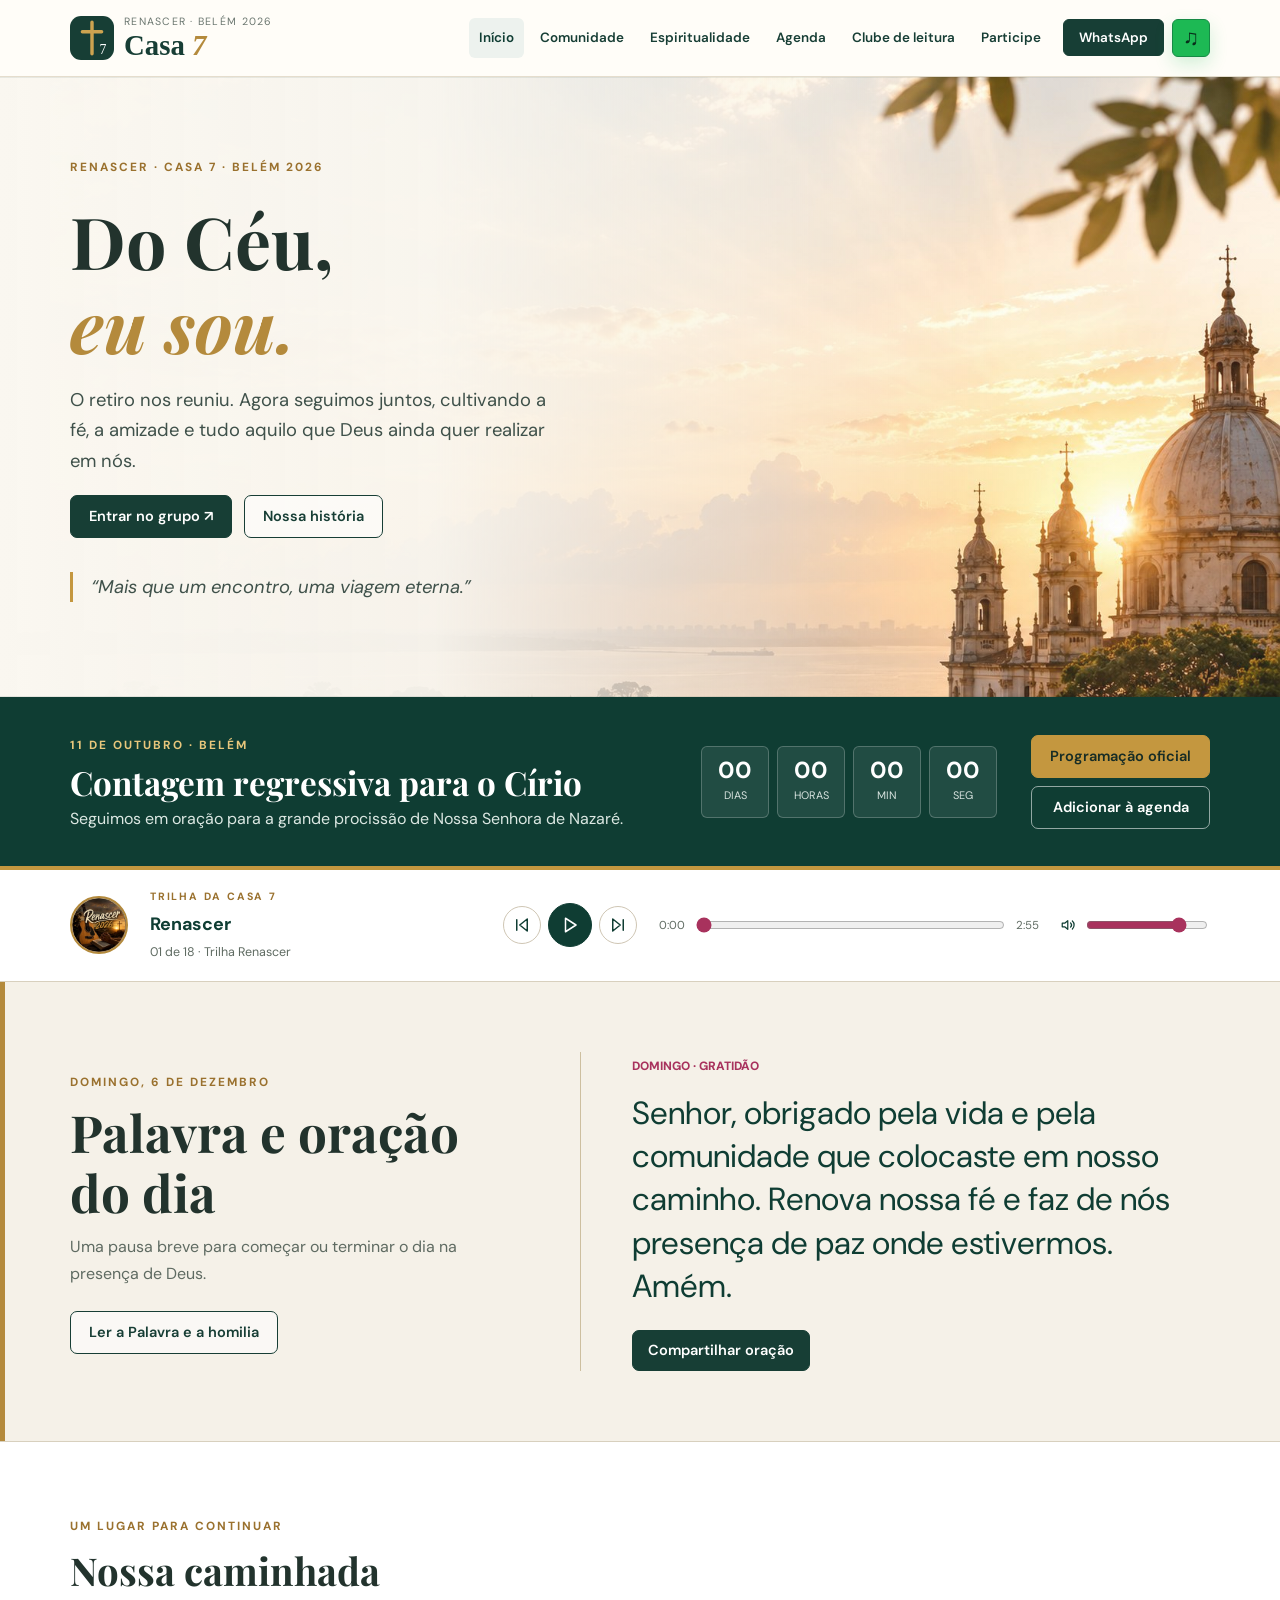
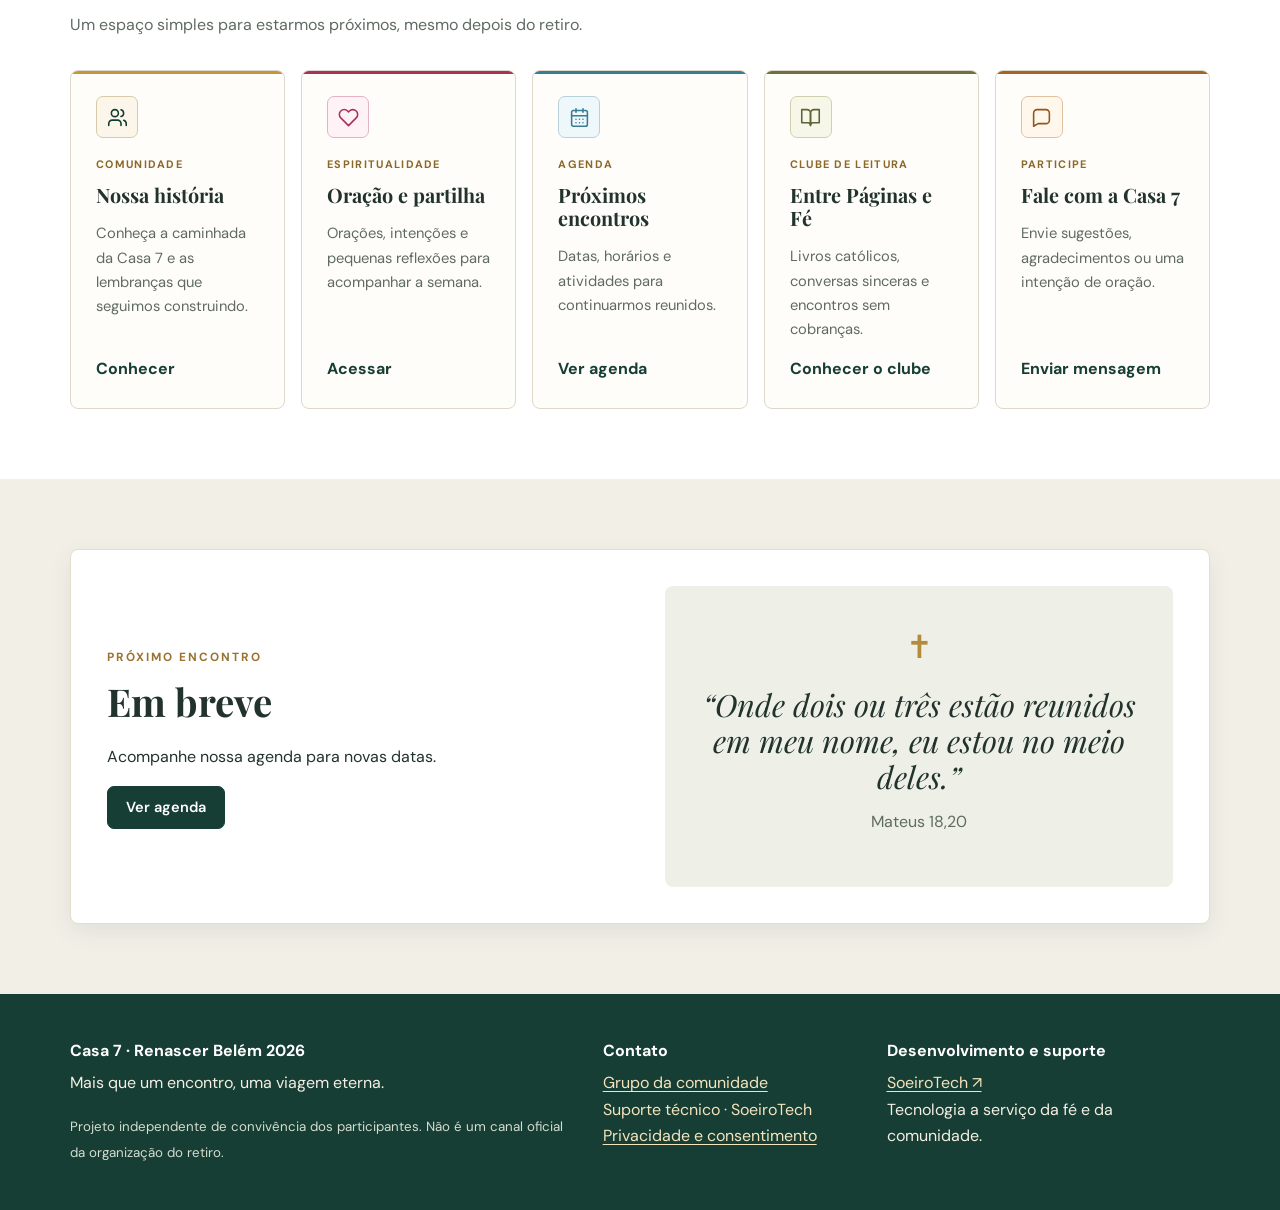
==== commit 43b86c35: "feat: adiciona playlist completa com 18 faixas" ====
--- a/index.html
+++ b/index.html
@@ -1 +1 @@
-<!doctype html><html lang="pt-BR"><head><meta charset="utf-8"><meta name="viewport" content="width=device-width, initial-scale=1"><meta name="description" content="Casa 7 — Comunidade Renascer Belém 2026. Fé, amizade, oração e leitura."><meta name="theme-color" content="#173e35"><title>Início | Casa 7 — Renascer</title><link rel="icon" href="assets/img/favicon.svg" type="image/svg+xml"><link rel="stylesheet" href="assets/css/style.css?v=20260924-5"><link rel="stylesheet" href="assets/css/hero.css?v=20260924-5"><link rel="stylesheet" href="assets/css/professional.css?v=20260924-5"><script defer src="assets/js/config.js?v=20260924-5"></script><script defer src="assets/js/app.js?v=20260924-5"></script></head><body><a class="skip" href="#conteudo">Pular para o conteúdo</a><header class="header"><div class="container navwrap"><a class="brand" href="index.html" aria-label="Casa 7, início"><img class="brand-mark" src="assets/img/favicon.svg" alt="" width="44" height="44"><span><small>RENASCER · BELÉM 2026</small><strong>Casa <em>7</em></strong></span></a><button class="menu-toggle" aria-expanded="false" aria-controls="menu" aria-label="Abrir menu">☰</button><nav id="menu" class="nav" aria-label="Menu principal"><a href="index.html" data-nav="index.html">Início</a><a href="comunidade.html" data-nav="comunidade.html">Comunidade</a><a href="espiritualidade.html" data-nav="espiritualidade.html">Espiritualidade</a><a href="agenda.html" data-nav="agenda.html">Agenda</a><a href="leitura.html" data-nav="leitura.html">Clube de leitura</a><a href="participe.html" data-nav="participe.html">Participe</a><span class="nav-actions"><a class="nav-cta btn" data-whatsapp href="#">WhatsApp</a><a class="spotify-icon" data-spotify href="#" aria-label="Ouvir playlist da Casa 7 no Spotify" title="Ouvir no Spotify"><span aria-hidden="true">♫</span></a></span></nav></div></header><main id="conteudo"><section class="hero"><div class="container hero-grid"><div><span class="eyebrow">RENASCER · CASA 7 · BELÉM 2026</span><h1>Do Céu,<br><em>eu sou.</em></h1><p>O retiro nos reuniu. Agora seguimos juntos, cultivando a fé, a amizade e tudo aquilo que Deus ainda quer realizar em nós.</p><div class="actions"><a class="btn" data-whatsapp href="#">Entrar no grupo ↗</a><a class="btn outline" href="comunidade.html">Nossa história</a></div><p class="heroquote">“Mais que um encontro, uma viagem eterna.”</p></div></div></section><section class="cirio-countdown" aria-labelledby="cirio-title"><div class="container cirio-layout"><div class="cirio-copy"><span class="eyebrow">11 DE OUTUBRO · BELÉM</span><h2 id="cirio-title">Contagem regressiva para o Círio</h2><p>Seguimos em oração para a grande procissão de Nossa Senhora de Nazaré.</p></div><div id="cirio-timer" class="cirio-timer" data-cirio-date="2026-10-11T06:00:00-03:00" aria-live="off"><div><strong data-cirio-days>00</strong><span>dias</span></div><div><strong data-cirio-hours>00</strong><span>horas</span></div><div><strong data-cirio-minutes>00</strong><span>min</span></div><div><strong data-cirio-seconds>00</strong><span>seg</span></div></div><div class="cirio-actions"><a class="btn cirio-primary" href="https://www.ciriodenazare.com.br/" target="_blank" rel="noopener noreferrer">Programação oficial</a><button class="btn cirio-secondary" type="button" data-cirio-calendar>Adicionar à agenda</button></div></div></section><section id="mini-player" class="mini-player" aria-label="Player de músicas da Casa 7" hidden><div class="container mini-player-layout"><div class="player-track"><span class="eyebrow">TRILHA DA CASA 7</span><strong id="player-title">Música</strong><span id="player-artist">Casa 7</span></div><div class="player-controls"><button class="player-icon" type="button" data-player-prev aria-label="Música anterior" title="Música anterior"><svg class="player-icon-svg" aria-hidden="true"><use href="assets/img/icons.svg#previous"></use></svg></button><button class="player-icon player-toggle" type="button" data-player-toggle aria-label="Reproduzir" title="Reproduzir"><svg class="player-icon-svg" aria-hidden="true"><use data-player-toggle-icon href="assets/img/icons.svg#play"></use></svg></button><button class="player-icon" type="button" data-player-next aria-label="Próxima música" title="Próxima música"><svg class="player-icon-svg" aria-hidden="true"><use href="assets/img/icons.svg#next"></use></svg></button></div><div class="player-progress-wrap"><span id="player-current">0:00</span><input id="player-progress" type="range" min="0" max="100" value="0" step="0.1" aria-label="Progresso da música"><span id="player-duration">0:00</span></div><div class="player-volume"><svg aria-hidden="true"><use href="assets/img/icons.svg#volume"></use></svg><input id="player-volume" type="range" min="0" max="1" value="0.8" step="0.05" aria-label="Volume"></div><audio id="audio-player" preload="metadata"></audio></div></section><section class="daily-faith" aria-labelledby="daily-title"><div class="container daily-faith-layout"><div class="daily-faith-heading"><span class="eyebrow" id="daily-date">HOJE</span><h2 id="daily-title">Palavra e oração do dia</h2><p>Uma pausa breve para começar ou terminar o dia na presença de Deus.</p><a class="btn outline" data-daily-word href="https://www.vaticannews.va/pt/palavra-do-dia.html" target="_blank" rel="noopener noreferrer">Ler a Palavra e a homilia</a></div><div class="daily-prayer"><span class="daily-label" id="daily-theme">Oração do dia</span><blockquote id="daily-prayer">Senhor, permanece conosco e conduz nossos passos neste dia. Amém.</blockquote><div class="daily-share-row"><button class="btn" type="button" data-share-prayer>Compartilhar oração</button><span id="daily-share-status" role="status" aria-live="polite"></span></div></div></div></section><section class="section "><div class="container"><div class="section-head"><span class="eyebrow">UM LUGAR PARA CONTINUAR</span><h2>Nossa caminhada</h2><p>Um espaço simples para estarmos próximos, mesmo depois do retiro.</p></div><div class="cards journey-cards"><article class="card journey-card"><span class="card-icon-box" aria-hidden="true"><svg class="card-icon-svg" aria-hidden="true"><use href="assets/img/icons.svg#users"></use></svg></span><span class="card-kicker">Comunidade</span><h3>Nossa história</h3><p>Conheça a caminhada da Casa 7 e as lembranças que seguimos construindo.</p><a class="textlink" href="comunidade.html">Conhecer</a></article><article class="card journey-card"><span class="card-icon-box" aria-hidden="true"><svg class="card-icon-svg" aria-hidden="true"><use href="assets/img/icons.svg#heart"></use></svg></span><span class="card-kicker">Espiritualidade</span><h3>Oração e partilha</h3><p>Orações, intenções e pequenas reflexões para acompanhar a semana.</p><a class="textlink" href="espiritualidade.html">Acessar</a></article><article class="card journey-card"><span class="card-icon-box" aria-hidden="true"><svg class="card-icon-svg" aria-hidden="true"><use href="assets/img/icons.svg#calendar"></use></svg></span><span class="card-kicker">Agenda</span><h3>Próximos encontros</h3><p>Datas, horários e atividades para continuarmos reunidos.</p><a class="textlink" href="agenda.html">Ver agenda</a></article><article class="card journey-card"><span class="card-icon-box" aria-hidden="true"><svg class="card-icon-svg" aria-hidden="true"><use href="assets/img/icons.svg#book"></use></svg></span><span class="card-kicker">Clube de leitura</span><h3>Entre Páginas e Fé</h3><p>Livros católicos, conversas sinceras e encontros sem cobranças.</p><a class="textlink" href="leitura.html">Conhecer o clube</a></article><article class="card journey-card"><span class="card-icon-box" aria-hidden="true"><svg class="card-icon-svg" aria-hidden="true"><use href="assets/img/icons.svg#message"></use></svg></span><span class="card-kicker">Participe</span><h3>Fale com a Casa 7</h3><p>Envie sugestões, agradecimentos ou uma intenção de oração.</p><a class="textlink" href="participe.html">Enviar mensagem</a></article></div></div></section><section class="section muted"><div class="container"><div class="feature"><div><span class="eyebrow">PRÓXIMO ENCONTRO</span><h2 id="next-title">Em breve</h2><p id="next-details">Acompanhe nossa agenda para novas datas.</p><div id="countdown" class="countdown" aria-live="off"></div><a class="btn" href="agenda.html">Ver agenda</a></div><div class="quote"><span>✝</span><blockquote>“Onde dois ou três estão reunidos em meu nome, eu estou no meio deles.”</blockquote><p>Mateus 18,20</p></div></div></div></section></main><footer class="footer"><div class="container footergrid"><div><strong>Casa 7 · Renascer Belém 2026</strong><p>Mais que um encontro, uma viagem eterna.</p><small>Projeto independente de convivência dos participantes. Não é um canal oficial da organização do retiro.</small></div><div><strong>Contato</strong><p><a data-whatsapp href="#">Grupo da comunidade</a><br><a data-tech-mail href="#">Suporte técnico · SoeiroTech</a><br><a href="privacidade.html">Privacidade e consentimento</a></p></div><div><strong>Desenvolvimento e suporte</strong><p><a href="https://soeirotech.com.br" target="_blank" rel="noopener noreferrer">SoeiroTech ↗</a><br>Tecnologia a serviço da fé e da comunidade.</p></div></div></footer><dialog id="welcome-banner" class="welcome-banner" aria-label="Aviso do Momento de Oração"><div class="welcome-banner-shell"><button class="welcome-banner-close" type="button" data-banner-close aria-label="Fechar aviso" title="Fechar">×</button><a href="agenda.html" aria-label="Ver detalhes do Momento de Oração na agenda"><img class="welcome-banner-image" src="assets/img/momento-oracao.jpg" alt="Momento de Oração Pós Renascer, 24 de setembro, após a missa das 19h, na Igreja São João Paulo II" width="1180" height="1475"></a><div class="welcome-banner-footer"><span>Encontro de hoje · após a missa</span><a href="agenda.html">Ver agenda</a></div></div></dialog></body></html>
+<!doctype html><html lang="pt-BR"><head><meta charset="utf-8"><meta name="viewport" content="width=device-width, initial-scale=1"><meta name="description" content="Casa 7 — Comunidade Renascer Belém 2026. Fé, amizade, oração e leitura."><meta name="theme-color" content="#173e35"><title>Início | Casa 7 — Renascer</title><link rel="icon" href="assets/img/favicon.svg" type="image/svg+xml"><link rel="stylesheet" href="assets/css/style.css?v=20260924-9"><link rel="stylesheet" href="assets/css/hero.css?v=20260924-9"><link rel="stylesheet" href="assets/css/professional.css?v=20260924-9"><script defer src="assets/js/config.js?v=20260924-9"></script><script defer src="assets/js/app.js?v=20260924-9"></script></head><body><a class="skip" href="#conteudo">Pular para o conteúdo</a><header class="header"><div class="container navwrap"><a class="brand" href="index.html" aria-label="Casa 7, início"><img class="brand-mark" src="assets/img/favicon.svg" alt="" width="44" height="44"><span><small>RENASCER · BELÉM 2026</small><strong>Casa <em>7</em></strong></span></a><button class="menu-toggle" aria-expanded="false" aria-controls="menu" aria-label="Abrir menu">☰</button><nav id="menu" class="nav" aria-label="Menu principal"><a href="index.html" data-nav="index.html">Início</a><a href="comunidade.html" data-nav="comunidade.html">Comunidade</a><a href="espiritualidade.html" data-nav="espiritualidade.html">Espiritualidade</a><a href="agenda.html" data-nav="agenda.html">Agenda</a><a href="leitura.html" data-nav="leitura.html">Clube de leitura</a><a href="participe.html" data-nav="participe.html">Participe</a><span class="nav-actions"><a class="nav-cta btn" data-whatsapp href="#">WhatsApp</a><a class="spotify-icon" data-spotify href="#" aria-label="Ouvir playlist da Casa 7 no Spotify" title="Ouvir no Spotify"><span aria-hidden="true">♫</span></a></span></nav></div></header><main id="conteudo"><section class="hero"><div class="container hero-grid"><div><span class="eyebrow">RENASCER · CASA 7 · BELÉM 2026</span><h1>Do Céu,<br><em>eu sou.</em></h1><p>O retiro nos reuniu. Agora seguimos juntos, cultivando a fé, a amizade e tudo aquilo que Deus ainda quer realizar em nós.</p><div class="actions"><a class="btn" data-whatsapp href="#">Entrar no grupo ↗</a><a class="btn outline" href="comunidade.html">Nossa história</a></div><p class="heroquote">“Mais que um encontro, uma viagem eterna.”</p></div></div></section><section class="cirio-countdown" aria-labelledby="cirio-title"><div class="container cirio-layout"><div class="cirio-copy"><span class="eyebrow">11 DE OUTUBRO · BELÉM</span><h2 id="cirio-title">Contagem regressiva para o Círio</h2><p>Seguimos em oração para a grande procissão de Nossa Senhora de Nazaré.</p></div><div id="cirio-timer" class="cirio-timer" data-cirio-date="2026-10-11T06:00:00-03:00" aria-live="off"><div><strong data-cirio-days>00</strong><span>dias</span></div><div><strong data-cirio-hours>00</strong><span>horas</span></div><div><strong data-cirio-minutes>00</strong><span>min</span></div><div><strong data-cirio-seconds>00</strong><span>seg</span></div></div><div class="cirio-actions"><a class="btn cirio-primary" href="https://www.ciriodenazare.com.br/" target="_blank" rel="noopener noreferrer">Programação oficial</a><button class="btn cirio-secondary" type="button" data-cirio-calendar>Adicionar à agenda</button></div></div></section><section id="mini-player" class="mini-player" aria-label="Player de músicas da Casa 7" hidden><div class="container mini-player-layout"><button class="playlist-cover" type="button" data-playlist-open aria-expanded="false" aria-controls="playlist-panel" aria-label="Abrir playlist Renascer 2026" title="Ver playlist"><img src="assets/img/playlist-renascer.png" alt="" width="290" height="286"></button><div class="player-track"><span class="eyebrow">TRILHA DA CASA 7</span><strong id="player-title">Música</strong><span id="player-artist">Casa 7</span></div><div class="player-controls"><button class="player-icon" type="button" data-player-prev aria-label="Música anterior" title="Música anterior"><svg class="player-icon-svg" aria-hidden="true"><use href="assets/img/icons.svg#previous"></use></svg></button><button class="player-icon player-toggle" type="button" data-player-toggle aria-label="Reproduzir" title="Reproduzir"><svg class="player-icon-svg" aria-hidden="true"><use data-player-toggle-icon href="assets/img/icons.svg#play"></use></svg></button><button class="player-icon" type="button" data-player-next aria-label="Próxima música" title="Próxima música"><svg class="player-icon-svg" aria-hidden="true"><use href="assets/img/icons.svg#next"></use></svg></button></div><div class="player-progress-wrap"><span id="player-current">0:00</span><input id="player-progress" type="range" min="0" max="100" value="0" step="0.1" aria-label="Progresso da música"><span id="player-duration">0:00</span></div><div class="player-volume"><svg aria-hidden="true"><use href="assets/img/icons.svg#volume"></use></svg><input id="player-volume" type="range" min="0" max="1" value="0.8" step="0.05" aria-label="Volume"></div><audio id="audio-player" preload="metadata"></audio></div></section><section id="playlist-panel" class="playlist-panel" aria-labelledby="playlist-title" hidden><div class="container playlist-panel-inner"><div class="playlist-panel-head"><div><span class="eyebrow">18 CANÇÕES · RENASCER 2026</span><h2 id="playlist-title">Escolha uma música</h2></div><button class="playlist-close" type="button" data-playlist-close aria-label="Fechar playlist" title="Fechar">×</button></div><div id="playlist-tracks" class="playlist-tracks"></div></div></section><section class="daily-faith" aria-labelledby="daily-title"><div class="container daily-faith-layout"><div class="daily-faith-heading"><span class="eyebrow" id="daily-date">HOJE</span><h2 id="daily-title">Palavra e oração do dia</h2><p>Uma pausa breve para começar ou terminar o dia na presença de Deus.</p><a class="btn outline" data-daily-word href="https://www.vaticannews.va/pt/palavra-do-dia.html" target="_blank" rel="noopener noreferrer">Ler a Palavra e a homilia</a></div><div class="daily-prayer"><span class="daily-label" id="daily-theme">Oração do dia</span><blockquote id="daily-prayer">Senhor, permanece conosco e conduz nossos passos neste dia. Amém.</blockquote><div class="daily-share-row"><button class="btn" type="button" data-share-prayer>Compartilhar oração</button><span id="daily-share-status" role="status" aria-live="polite"></span></div></div></div></section><section class="section "><div class="container"><div class="section-head"><span class="eyebrow">UM LUGAR PARA CONTINUAR</span><h2>Nossa caminhada</h2><p>Um espaço simples para estarmos próximos, mesmo depois do retiro.</p></div><div class="cards journey-cards"><article class="card journey-card"><span class="card-icon-box" aria-hidden="true"><svg class="card-icon-svg" aria-hidden="true"><use href="assets/img/icons.svg#users"></use></svg></span><span class="card-kicker">Comunidade</span><h3>Nossa história</h3><p>Conheça a caminhada da Casa 7 e as lembranças que seguimos construindo.</p><a class="textlink" href="comunidade.html">Conhecer</a></article><article class="card journey-card"><span class="card-icon-box" aria-hidden="true"><svg class="card-icon-svg" aria-hidden="true"><use href="assets/img/icons.svg#heart"></use></svg></span><span class="card-kicker">Espiritualidade</span><h3>Oração e partilha</h3><p>Orações, intenções e pequenas reflexões para acompanhar a semana.</p><a class="textlink" href="espiritualidade.html">Acessar</a></article><article class="card journey-card"><span class="card-icon-box" aria-hidden="true"><svg class="card-icon-svg" aria-hidden="true"><use href="assets/img/icons.svg#calendar"></use></svg></span><span class="card-kicker">Agenda</span><h3>Próximos encontros</h3><p>Datas, horários e atividades para continuarmos reunidos.</p><a class="textlink" href="agenda.html">Ver agenda</a></article><article class="card journey-card"><span class="card-icon-box" aria-hidden="true"><svg class="card-icon-svg" aria-hidden="true"><use href="assets/img/icons.svg#book"></use></svg></span><span class="card-kicker">Clube de leitura</span><h3>Entre Páginas e Fé</h3><p>Livros católicos, conversas sinceras e encontros sem cobranças.</p><a class="textlink" href="leitura.html">Conhecer o clube</a></article><article class="card journey-card"><span class="card-icon-box" aria-hidden="true"><svg class="card-icon-svg" aria-hidden="true"><use href="assets/img/icons.svg#message"></use></svg></span><span class="card-kicker">Participe</span><h3>Fale com a Casa 7</h3><p>Envie sugestões, agradecimentos ou uma intenção de oração.</p><a class="textlink" href="participe.html">Enviar mensagem</a></article></div></div></section><section class="section muted"><div class="container"><div class="feature"><div><span class="eyebrow">PRÓXIMO ENCONTRO</span><h2 id="next-title">Em breve</h2><p id="next-details">Acompanhe nossa agenda para novas datas.</p><div id="countdown" class="countdown" aria-live="off"></div><a class="btn" href="agenda.html">Ver agenda</a></div><div class="quote"><span>✝</span><blockquote>“Onde dois ou três estão reunidos em meu nome, eu estou no meio deles.”</blockquote><p>Mateus 18,20</p></div></div></div></section></main><footer class="footer"><div class="container footergrid"><div><strong>Casa 7 · Renascer Belém 2026</strong><p>Mais que um encontro, uma viagem eterna.</p><small>Projeto independente de convivência dos participantes. Não é um canal oficial da organização do retiro.</small></div><div><strong>Contato</strong><p><a data-whatsapp href="#">Grupo da comunidade</a><br><a data-tech-mail href="#">Suporte técnico · SoeiroTech</a><br><a href="privacidade.html">Privacidade e consentimento</a></p></div><div><strong>Desenvolvimento e suporte</strong><p><a href="https://soeirotech.com.br" target="_blank" rel="noopener noreferrer">SoeiroTech ↗</a><br>Tecnologia a serviço da fé e da comunidade.</p></div></div></footer><div id="welcome-banner" class="welcome-banner" role="dialog" aria-modal="true" aria-label="Aviso do Momento de Oração" hidden><div class="welcome-banner-shell"><button class="welcome-banner-close" type="button" data-banner-close aria-label="Fechar aviso" title="Fechar">×</button><a href="agenda.html" aria-label="Ver detalhes do Momento de Oração na agenda"><img class="welcome-banner-image" src="assets/img/momento-oracao.jpg" alt="Momento de Oração Pós Renascer, 24 de setembro, após a missa das 19h, na Igreja São João Paulo II" width="1180" height="1475"></a><div class="welcome-banner-footer"><span>Encontro de hoje · após a missa</span><a href="agenda.html">Ver agenda</a></div></div></div></body></html>
--- a/assets/css/professional.css
+++ b/assets/css/professional.css
@@ -154,29 +154,44 @@
 
 /* Aviso discreto de boas-vindas */
 .welcome-banner {
-  width: min(410px, calc(100% - 28px));
+  position: fixed;
+  inset: 0;
+  z-index: 1000;
+  display: grid;
+  padding: 14px;
+  place-items: center;
+  background: rgba(9, 16, 14, 0.62);
+  opacity: 0;
+  backdrop-filter: blur(2px);
+  transition: opacity 180ms ease;
+}
+
+.welcome-banner[hidden] {
+  display: none;
+}
+
+.welcome-banner.is-visible {
+  opacity: 1;
+}
+
+body.banner-open {
+  overflow: hidden;
+}
+
+.welcome-banner-shell {
+  position: relative;
+  width: min(410px, 100%);
   max-height: calc(100vh - 28px);
-  padding: 0;
-  overflow: visible;
-  border: 0;
+  overflow: hidden;
   border-radius: 8px;
   background: #17120f;
   box-shadow: 0 22px 70px rgba(0, 0, 0, 0.42);
-}
-
-.welcome-banner::backdrop {
-  background: rgba(9, 16, 14, 0.62);
-  backdrop-filter: blur(2px);
-}
-
-.welcome-banner[open] {
-  animation: banner-in 220ms ease-out;
-}
-
-.welcome-banner-shell {
-  position: relative;
-  overflow: hidden;
-  border-radius: 8px;
+  transform: translateY(10px) scale(0.985);
+  transition: transform 220ms ease-out;
+}
+
+.welcome-banner.is-visible .welcome-banner-shell {
+  transform: translateY(0) scale(1);
 }
 
 .welcome-banner-image {
@@ -228,24 +243,51 @@
   white-space: nowrap;
 }
 
-@keyframes banner-in {
-  from { opacity: 0; transform: translateY(10px) scale(0.985); }
-  to { opacity: 1; transform: translateY(0) scale(1); }
-}
-
-@media (max-width: 480px) {
+@media (max-width: 720px) {
   .welcome-banner {
-    width: min(350px, calc(100% - 24px));
+    padding: 12px;
+    place-items: end end;
+    background: transparent;
+    pointer-events: none;
+    backdrop-filter: none;
+  }
+
+  .welcome-banner-shell {
+    width: min(190px, 52vw);
+    pointer-events: auto;
   }
 
   .welcome-banner-image {
-    max-height: calc(100vh - 110px);
+    max-height: 48vh;
+  }
+
+  .welcome-banner-close {
+    top: 7px;
+    right: 7px;
+    width: 28px;
+    height: 28px;
+    font-size: 1rem;
+  }
+
+  .welcome-banner-footer {
+    justify-content: flex-end;
+    padding: 7px 9px;
+    font-size: 0.7rem;
+  }
+
+  .welcome-banner-footer span {
+    display: none;
+  }
+
+  body.banner-open {
+    overflow: auto;
   }
 }
 
 @media (prefers-reduced-motion: reduce) {
-  .welcome-banner[open] {
-    animation: none;
+  .welcome-banner,
+  .welcome-banner-shell {
+    transition: none;
   }
 }
 
@@ -1006,12 +1048,37 @@
 
 .mini-player-layout {
   display: grid;
-  grid-template-columns: minmax(190px, 1fr) auto minmax(220px, 1.15fr) minmax(120px, 0.45fr);
+  grid-template-columns: auto minmax(190px, 1fr) auto minmax(220px, 1.15fr) minmax(120px, 0.45fr);
   align-items: center;
   gap: 22px;
   min-height: 108px;
   padding-top: 18px;
   padding-bottom: 18px;
+}
+
+.playlist-cover {
+  position: relative;
+  width: 58px;
+  height: 58px;
+  padding: 0;
+  overflow: hidden;
+  border: 2px solid var(--gold);
+  border-radius: 50%;
+  background: #17120f;
+  cursor: pointer;
+}
+
+.playlist-cover img {
+  display: block;
+  width: 100%;
+  height: 100%;
+  object-fit: cover;
+}
+
+.playlist-cover:hover,
+.playlist-cover:focus-visible {
+  border-color: var(--berry);
+  box-shadow: 0 0 0 4px rgba(181, 52, 105, 0.12);
 }
 
 .player-track {
@@ -1129,7 +1196,7 @@
 
 @media (max-width: 900px) {
   .mini-player-layout {
-    grid-template-columns: minmax(180px, 1fr) auto minmax(220px, 1.2fr);
+    grid-template-columns: auto minmax(180px, 1fr) auto minmax(220px, 1.2fr);
   }
 
   .player-volume {
@@ -1139,7 +1206,7 @@
 
 @media (max-width: 650px) {
   .mini-player-layout {
-    grid-template-columns: 1fr auto;
+    grid-template-columns: auto minmax(0, 1fr) auto;
     gap: 12px 16px;
     min-height: 0;
     padding-top: 16px;
@@ -1149,4 +1216,123 @@
   .player-progress-wrap {
     grid-column: 1 / -1;
   }
-}
+
+  .playlist-cover {
+    width: 48px;
+    height: 48px;
+  }
+}
+
+.playlist-panel {
+  border-top: 1px solid #d8d0be;
+  border-bottom: 1px solid #d8d0be;
+  background: #f7f5ef;
+}
+
+.playlist-panel[hidden] {
+  display: none;
+}
+
+.playlist-panel-inner {
+  padding-top: 28px;
+  padding-bottom: 32px;
+}
+
+.playlist-panel-head {
+  display: flex;
+  align-items: center;
+  justify-content: space-between;
+  gap: 20px;
+  margin-bottom: 18px;
+}
+
+.playlist-panel-head h2 {
+  margin: 5px 0 0;
+  font-size: clamp(1.55rem, 3vw, 2.25rem);
+}
+
+.playlist-close {
+  display: grid;
+  width: 36px;
+  height: 36px;
+  padding: 0;
+  flex: 0 0 auto;
+  place-items: center;
+  border: 1px solid #cfc6b4;
+  border-radius: 50%;
+  background: #fff;
+  color: var(--green-strong);
+  font-size: 1.25rem;
+  cursor: pointer;
+}
+
+.playlist-tracks {
+  display: grid;
+  grid-template-columns: repeat(2, minmax(0, 1fr));
+  gap: 6px 18px;
+  max-height: 340px;
+  overflow: auto;
+  scrollbar-color: var(--gold) transparent;
+}
+
+.playlist-track {
+  display: grid;
+  grid-template-columns: 34px minmax(0, 1fr);
+  align-items: center;
+  gap: 10px;
+  min-height: 58px;
+  padding: 8px 10px;
+  border: 1px solid transparent;
+  border-radius: 6px;
+  background: transparent;
+  color: var(--green-strong);
+  text-align: left;
+  cursor: pointer;
+}
+
+.playlist-track:hover,
+.playlist-track:focus-visible {
+  border-color: #cfc6b4;
+  background: #fff;
+}
+
+.playlist-track.is-current {
+  border-color: rgba(181, 52, 105, 0.32);
+  background: #fff;
+}
+
+.playlist-track-number {
+  color: var(--berry);
+  font-size: 0.74rem;
+  font-weight: 800;
+  font-variant-numeric: tabular-nums;
+}
+
+.playlist-track-copy {
+  display: flex;
+  min-width: 0;
+  flex-direction: column;
+}
+
+.playlist-track-copy strong,
+.playlist-track-copy span {
+  overflow: hidden;
+  text-overflow: ellipsis;
+  white-space: nowrap;
+}
+
+.playlist-track-copy strong {
+  font-size: 0.88rem;
+}
+
+.playlist-track-copy span {
+  color: var(--muted);
+  font-size: 0.72rem;
+}
+
+@media (max-width: 650px) {
+  .playlist-tracks {
+    grid-template-columns: 1fr;
+    max-height: 390px;
+  }
+}
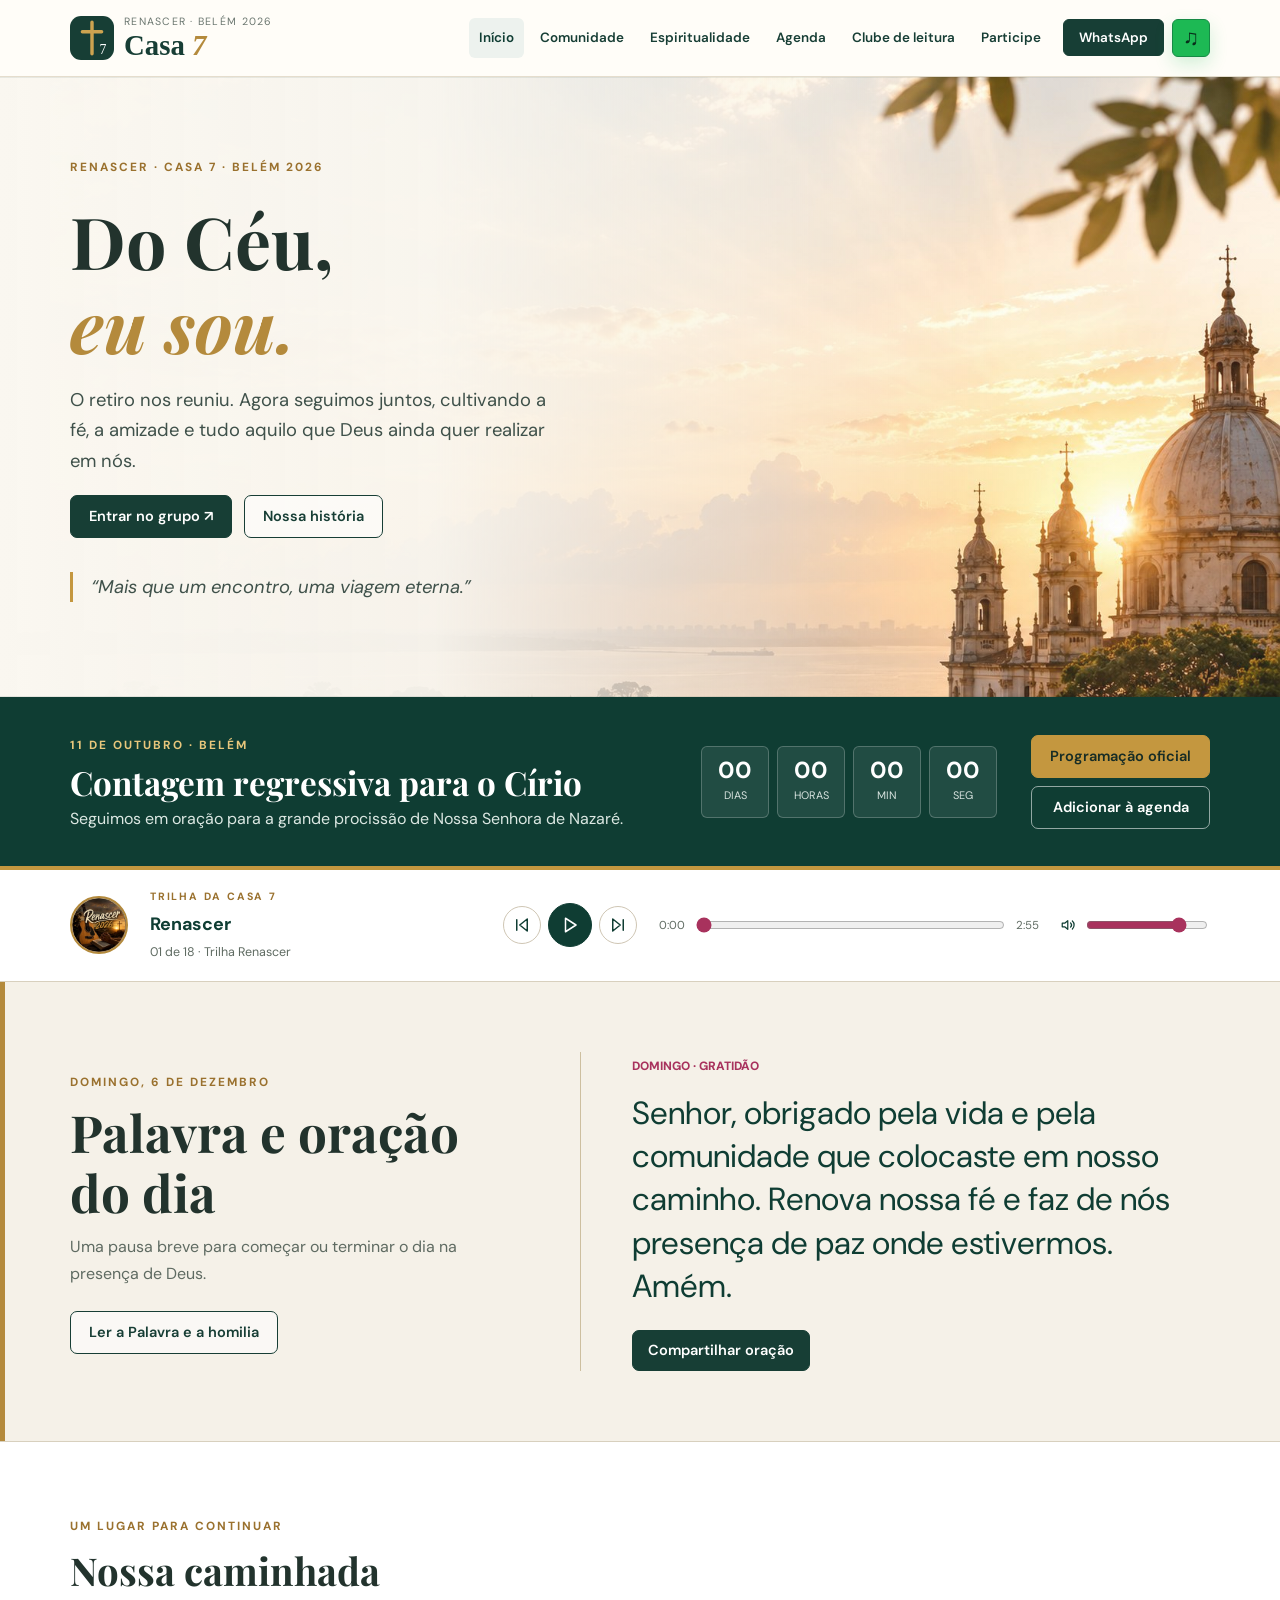
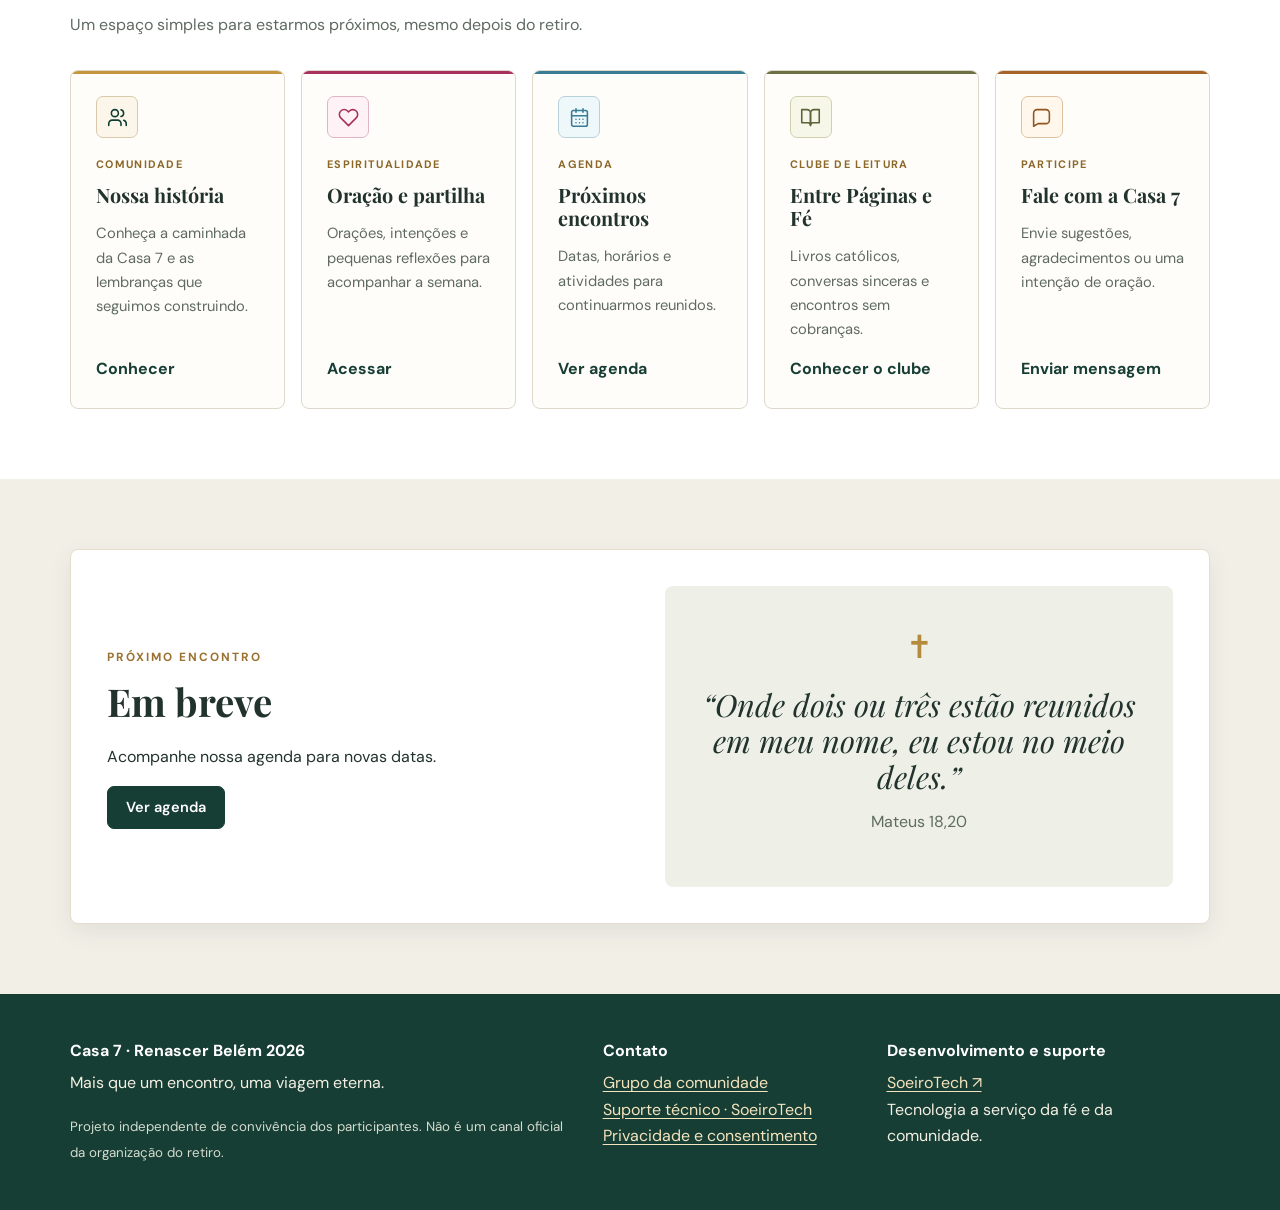
==== commit 28609abc: "chore: configura email de contato" ====
--- a/index.html
+++ b/index.html
@@ -1 +1 @@
-<!doctype html><html lang="pt-BR"><head><meta charset="utf-8"><meta name="viewport" content="width=device-width, initial-scale=1"><meta name="description" content="Casa 7 — Comunidade Renascer Belém 2026. Fé, amizade, oração e leitura."><meta name="theme-color" content="#173e35"><title>Início | Casa 7 — Renascer</title><link rel="icon" href="assets/img/favicon.svg" type="image/svg+xml"><link rel="stylesheet" href="assets/css/style.css?v=20260924-9"><link rel="stylesheet" href="assets/css/hero.css?v=20260924-9"><link rel="stylesheet" href="assets/css/professional.css?v=20260924-9"><script defer src="assets/js/config.js?v=20260924-9"></script><script defer src="assets/js/app.js?v=20260924-9"></script></head><body><a class="skip" href="#conteudo">Pular para o conteúdo</a><header class="header"><div class="container navwrap"><a class="brand" href="index.html" aria-label="Casa 7, início"><img class="brand-mark" src="assets/img/favicon.svg" alt="" width="44" height="44"><span><small>RENASCER · BELÉM 2026</small><strong>Casa <em>7</em></strong></span></a><button class="menu-toggle" aria-expanded="false" aria-controls="menu" aria-label="Abrir menu">☰</button><nav id="menu" class="nav" aria-label="Menu principal"><a href="index.html" data-nav="index.html">Início</a><a href="comunidade.html" data-nav="comunidade.html">Comunidade</a><a href="espiritualidade.html" data-nav="espiritualidade.html">Espiritualidade</a><a href="agenda.html" data-nav="agenda.html">Agenda</a><a href="leitura.html" data-nav="leitura.html">Clube de leitura</a><a href="participe.html" data-nav="participe.html">Participe</a><span class="nav-actions"><a class="nav-cta btn" data-whatsapp href="#">WhatsApp</a><a class="spotify-icon" data-spotify href="#" aria-label="Ouvir playlist da Casa 7 no Spotify" title="Ouvir no Spotify"><span aria-hidden="true">♫</span></a></span></nav></div></header><main id="conteudo"><section class="hero"><div class="container hero-grid"><div><span class="eyebrow">RENASCER · CASA 7 · BELÉM 2026</span><h1>Do Céu,<br><em>eu sou.</em></h1><p>O retiro nos reuniu. Agora seguimos juntos, cultivando a fé, a amizade e tudo aquilo que Deus ainda quer realizar em nós.</p><div class="actions"><a class="btn" data-whatsapp href="#">Entrar no grupo ↗</a><a class="btn outline" href="comunidade.html">Nossa história</a></div><p class="heroquote">“Mais que um encontro, uma viagem eterna.”</p></div></div></section><section class="cirio-countdown" aria-labelledby="cirio-title"><div class="container cirio-layout"><div class="cirio-copy"><span class="eyebrow">11 DE OUTUBRO · BELÉM</span><h2 id="cirio-title">Contagem regressiva para o Círio</h2><p>Seguimos em oração para a grande procissão de Nossa Senhora de Nazaré.</p></div><div id="cirio-timer" class="cirio-timer" data-cirio-date="2026-10-11T06:00:00-03:00" aria-live="off"><div><strong data-cirio-days>00</strong><span>dias</span></div><div><strong data-cirio-hours>00</strong><span>horas</span></div><div><strong data-cirio-minutes>00</strong><span>min</span></div><div><strong data-cirio-seconds>00</strong><span>seg</span></div></div><div class="cirio-actions"><a class="btn cirio-primary" href="https://www.ciriodenazare.com.br/" target="_blank" rel="noopener noreferrer">Programação oficial</a><button class="btn cirio-secondary" type="button" data-cirio-calendar>Adicionar à agenda</button></div></div></section><section id="mini-player" class="mini-player" aria-label="Player de músicas da Casa 7" hidden><div class="container mini-player-layout"><button class="playlist-cover" type="button" data-playlist-open aria-expanded="false" aria-controls="playlist-panel" aria-label="Abrir playlist Renascer 2026" title="Ver playlist"><img src="assets/img/playlist-renascer.png" alt="" width="290" height="286"></button><div class="player-track"><span class="eyebrow">TRILHA DA CASA 7</span><strong id="player-title">Música</strong><span id="player-artist">Casa 7</span></div><div class="player-controls"><button class="player-icon" type="button" data-player-prev aria-label="Música anterior" title="Música anterior"><svg class="player-icon-svg" aria-hidden="true"><use href="assets/img/icons.svg#previous"></use></svg></button><button class="player-icon player-toggle" type="button" data-player-toggle aria-label="Reproduzir" title="Reproduzir"><svg class="player-icon-svg" aria-hidden="true"><use data-player-toggle-icon href="assets/img/icons.svg#play"></use></svg></button><button class="player-icon" type="button" data-player-next aria-label="Próxima música" title="Próxima música"><svg class="player-icon-svg" aria-hidden="true"><use href="assets/img/icons.svg#next"></use></svg></button></div><div class="player-progress-wrap"><span id="player-current">0:00</span><input id="player-progress" type="range" min="0" max="100" value="0" step="0.1" aria-label="Progresso da música"><span id="player-duration">0:00</span></div><div class="player-volume"><svg aria-hidden="true"><use href="assets/img/icons.svg#volume"></use></svg><input id="player-volume" type="range" min="0" max="1" value="0.8" step="0.05" aria-label="Volume"></div><audio id="audio-player" preload="metadata"></audio></div></section><section id="playlist-panel" class="playlist-panel" aria-labelledby="playlist-title" hidden><div class="container playlist-panel-inner"><div class="playlist-panel-head"><div><span class="eyebrow">18 CANÇÕES · RENASCER 2026</span><h2 id="playlist-title">Escolha uma música</h2></div><button class="playlist-close" type="button" data-playlist-close aria-label="Fechar playlist" title="Fechar">×</button></div><div id="playlist-tracks" class="playlist-tracks"></div></div></section><section class="daily-faith" aria-labelledby="daily-title"><div class="container daily-faith-layout"><div class="daily-faith-heading"><span class="eyebrow" id="daily-date">HOJE</span><h2 id="daily-title">Palavra e oração do dia</h2><p>Uma pausa breve para começar ou terminar o dia na presença de Deus.</p><a class="btn outline" data-daily-word href="https://www.vaticannews.va/pt/palavra-do-dia.html" target="_blank" rel="noopener noreferrer">Ler a Palavra e a homilia</a></div><div class="daily-prayer"><span class="daily-label" id="daily-theme">Oração do dia</span><blockquote id="daily-prayer">Senhor, permanece conosco e conduz nossos passos neste dia. Amém.</blockquote><div class="daily-share-row"><button class="btn" type="button" data-share-prayer>Compartilhar oração</button><span id="daily-share-status" role="status" aria-live="polite"></span></div></div></div></section><section class="section "><div class="container"><div class="section-head"><span class="eyebrow">UM LUGAR PARA CONTINUAR</span><h2>Nossa caminhada</h2><p>Um espaço simples para estarmos próximos, mesmo depois do retiro.</p></div><div class="cards journey-cards"><article class="card journey-card"><span class="card-icon-box" aria-hidden="true"><svg class="card-icon-svg" aria-hidden="true"><use href="assets/img/icons.svg#users"></use></svg></span><span class="card-kicker">Comunidade</span><h3>Nossa história</h3><p>Conheça a caminhada da Casa 7 e as lembranças que seguimos construindo.</p><a class="textlink" href="comunidade.html">Conhecer</a></article><article class="card journey-card"><span class="card-icon-box" aria-hidden="true"><svg class="card-icon-svg" aria-hidden="true"><use href="assets/img/icons.svg#heart"></use></svg></span><span class="card-kicker">Espiritualidade</span><h3>Oração e partilha</h3><p>Orações, intenções e pequenas reflexões para acompanhar a semana.</p><a class="textlink" href="espiritualidade.html">Acessar</a></article><article class="card journey-card"><span class="card-icon-box" aria-hidden="true"><svg class="card-icon-svg" aria-hidden="true"><use href="assets/img/icons.svg#calendar"></use></svg></span><span class="card-kicker">Agenda</span><h3>Próximos encontros</h3><p>Datas, horários e atividades para continuarmos reunidos.</p><a class="textlink" href="agenda.html">Ver agenda</a></article><article class="card journey-card"><span class="card-icon-box" aria-hidden="true"><svg class="card-icon-svg" aria-hidden="true"><use href="assets/img/icons.svg#book"></use></svg></span><span class="card-kicker">Clube de leitura</span><h3>Entre Páginas e Fé</h3><p>Livros católicos, conversas sinceras e encontros sem cobranças.</p><a class="textlink" href="leitura.html">Conhecer o clube</a></article><article class="card journey-card"><span class="card-icon-box" aria-hidden="true"><svg class="card-icon-svg" aria-hidden="true"><use href="assets/img/icons.svg#message"></use></svg></span><span class="card-kicker">Participe</span><h3>Fale com a Casa 7</h3><p>Envie sugestões, agradecimentos ou uma intenção de oração.</p><a class="textlink" href="participe.html">Enviar mensagem</a></article></div></div></section><section class="section muted"><div class="container"><div class="feature"><div><span class="eyebrow">PRÓXIMO ENCONTRO</span><h2 id="next-title">Em breve</h2><p id="next-details">Acompanhe nossa agenda para novas datas.</p><div id="countdown" class="countdown" aria-live="off"></div><a class="btn" href="agenda.html">Ver agenda</a></div><div class="quote"><span>✝</span><blockquote>“Onde dois ou três estão reunidos em meu nome, eu estou no meio deles.”</blockquote><p>Mateus 18,20</p></div></div></div></section></main><footer class="footer"><div class="container footergrid"><div><strong>Casa 7 · Renascer Belém 2026</strong><p>Mais que um encontro, uma viagem eterna.</p><small>Projeto independente de convivência dos participantes. Não é um canal oficial da organização do retiro.</small></div><div><strong>Contato</strong><p><a data-whatsapp href="#">Grupo da comunidade</a><br><a data-tech-mail href="#">Suporte técnico · SoeiroTech</a><br><a href="privacidade.html">Privacidade e consentimento</a></p></div><div><strong>Desenvolvimento e suporte</strong><p><a href="https://soeirotech.com.br" target="_blank" rel="noopener noreferrer">SoeiroTech ↗</a><br>Tecnologia a serviço da fé e da comunidade.</p></div></div></footer><div id="welcome-banner" class="welcome-banner" role="dialog" aria-modal="true" aria-label="Aviso do Momento de Oração" hidden><div class="welcome-banner-shell"><button class="welcome-banner-close" type="button" data-banner-close aria-label="Fechar aviso" title="Fechar">×</button><a href="agenda.html" aria-label="Ver detalhes do Momento de Oração na agenda"><img class="welcome-banner-image" src="assets/img/momento-oracao.jpg" alt="Momento de Oração Pós Renascer, 24 de setembro, após a missa das 19h, na Igreja São João Paulo II" width="1180" height="1475"></a><div class="welcome-banner-footer"><span>Encontro de hoje · após a missa</span><a href="agenda.html">Ver agenda</a></div></div></div></body></html>
+<!doctype html><html lang="pt-BR"><head><meta charset="utf-8"><meta name="viewport" content="width=device-width, initial-scale=1"><meta name="description" content="Casa 7 — Comunidade Renascer Belém 2026. Fé, amizade, oração e leitura."><meta name="theme-color" content="#173e35"><title>Início | Casa 7 — Renascer</title><link rel="icon" href="assets/img/favicon.svg" type="image/svg+xml"><link rel="stylesheet" href="assets/css/style.css?v=20260924-10"><link rel="stylesheet" href="assets/css/hero.css?v=20260924-10"><link rel="stylesheet" href="assets/css/professional.css?v=20260924-10"><script defer src="assets/js/config.js?v=20260924-10"></script><script defer src="assets/js/app.js?v=20260924-10"></script></head><body><a class="skip" href="#conteudo">Pular para o conteúdo</a><header class="header"><div class="container navwrap"><a class="brand" href="index.html" aria-label="Casa 7, início"><img class="brand-mark" src="assets/img/favicon.svg" alt="" width="44" height="44"><span><small>RENASCER · BELÉM 2026</small><strong>Casa <em>7</em></strong></span></a><button class="menu-toggle" aria-expanded="false" aria-controls="menu" aria-label="Abrir menu">☰</button><nav id="menu" class="nav" aria-label="Menu principal"><a href="index.html" data-nav="index.html">Início</a><a href="comunidade.html" data-nav="comunidade.html">Comunidade</a><a href="espiritualidade.html" data-nav="espiritualidade.html">Espiritualidade</a><a href="agenda.html" data-nav="agenda.html">Agenda</a><a href="leitura.html" data-nav="leitura.html">Clube de leitura</a><a href="participe.html" data-nav="participe.html">Participe</a><span class="nav-actions"><a class="nav-cta btn" data-whatsapp href="#">WhatsApp</a><a class="spotify-icon" data-spotify href="#" aria-label="Ouvir playlist da Casa 7 no Spotify" title="Ouvir no Spotify"><span aria-hidden="true">♫</span></a></span></nav></div></header><main id="conteudo"><section class="hero"><div class="container hero-grid"><div><span class="eyebrow">RENASCER · CASA 7 · BELÉM 2026</span><h1>Do Céu,<br><em>eu sou.</em></h1><p>O retiro nos reuniu. Agora seguimos juntos, cultivando a fé, a amizade e tudo aquilo que Deus ainda quer realizar em nós.</p><div class="actions"><a class="btn" data-whatsapp href="#">Entrar no grupo ↗</a><a class="btn outline" href="comunidade.html">Nossa história</a></div><p class="heroquote">“Mais que um encontro, uma viagem eterna.”</p></div></div></section><section class="cirio-countdown" aria-labelledby="cirio-title"><div class="container cirio-layout"><div class="cirio-copy"><span class="eyebrow">11 DE OUTUBRO · BELÉM</span><h2 id="cirio-title">Contagem regressiva para o Círio</h2><p>Seguimos em oração para a grande procissão de Nossa Senhora de Nazaré.</p></div><div id="cirio-timer" class="cirio-timer" data-cirio-date="2026-10-11T06:00:00-03:00" aria-live="off"><div><strong data-cirio-days>00</strong><span>dias</span></div><div><strong data-cirio-hours>00</strong><span>horas</span></div><div><strong data-cirio-minutes>00</strong><span>min</span></div><div><strong data-cirio-seconds>00</strong><span>seg</span></div></div><div class="cirio-actions"><a class="btn cirio-primary" href="https://www.ciriodenazare.com.br/" target="_blank" rel="noopener noreferrer">Programação oficial</a><button class="btn cirio-secondary" type="button" data-cirio-calendar>Adicionar à agenda</button></div></div></section><section id="mini-player" class="mini-player" aria-label="Player de músicas da Casa 7" hidden><div class="container mini-player-layout"><button class="playlist-cover" type="button" data-playlist-open aria-expanded="false" aria-controls="playlist-panel" aria-label="Abrir playlist Renascer 2026" title="Ver playlist"><img src="assets/img/playlist-renascer.png" alt="" width="290" height="286"></button><div class="player-track"><span class="eyebrow">TRILHA DA CASA 7</span><strong id="player-title">Música</strong><span id="player-artist">Casa 7</span></div><div class="player-controls"><button class="player-icon" type="button" data-player-prev aria-label="Música anterior" title="Música anterior"><svg class="player-icon-svg" aria-hidden="true"><use href="assets/img/icons.svg#previous"></use></svg></button><button class="player-icon player-toggle" type="button" data-player-toggle aria-label="Reproduzir" title="Reproduzir"><svg class="player-icon-svg" aria-hidden="true"><use data-player-toggle-icon href="assets/img/icons.svg#play"></use></svg></button><button class="player-icon" type="button" data-player-next aria-label="Próxima música" title="Próxima música"><svg class="player-icon-svg" aria-hidden="true"><use href="assets/img/icons.svg#next"></use></svg></button></div><div class="player-progress-wrap"><span id="player-current">0:00</span><input id="player-progress" type="range" min="0" max="100" value="0" step="0.1" aria-label="Progresso da música"><span id="player-duration">0:00</span></div><div class="player-volume"><svg aria-hidden="true"><use href="assets/img/icons.svg#volume"></use></svg><input id="player-volume" type="range" min="0" max="1" value="0.8" step="0.05" aria-label="Volume"></div><audio id="audio-player" preload="metadata"></audio></div></section><section id="playlist-panel" class="playlist-panel" aria-labelledby="playlist-title" hidden><div class="container playlist-panel-inner"><div class="playlist-panel-head"><div><span class="eyebrow">18 CANÇÕES · RENASCER 2026</span><h2 id="playlist-title">Escolha uma música</h2></div><button class="playlist-close" type="button" data-playlist-close aria-label="Fechar playlist" title="Fechar">×</button></div><div id="playlist-tracks" class="playlist-tracks"></div></div></section><section class="daily-faith" aria-labelledby="daily-title"><div class="container daily-faith-layout"><div class="daily-faith-heading"><span class="eyebrow" id="daily-date">HOJE</span><h2 id="daily-title">Palavra e oração do dia</h2><p>Uma pausa breve para começar ou terminar o dia na presença de Deus.</p><a class="btn outline" data-daily-word href="https://www.vaticannews.va/pt/palavra-do-dia.html" target="_blank" rel="noopener noreferrer">Ler a Palavra e a homilia</a></div><div class="daily-prayer"><span class="daily-label" id="daily-theme">Oração do dia</span><blockquote id="daily-prayer">Senhor, permanece conosco e conduz nossos passos neste dia. Amém.</blockquote><div class="daily-share-row"><button class="btn" type="button" data-share-prayer>Compartilhar oração</button><span id="daily-share-status" role="status" aria-live="polite"></span></div></div></div></section><section class="section "><div class="container"><div class="section-head"><span class="eyebrow">UM LUGAR PARA CONTINUAR</span><h2>Nossa caminhada</h2><p>Um espaço simples para estarmos próximos, mesmo depois do retiro.</p></div><div class="cards journey-cards"><article class="card journey-card"><span class="card-icon-box" aria-hidden="true"><svg class="card-icon-svg" aria-hidden="true"><use href="assets/img/icons.svg#users"></use></svg></span><span class="card-kicker">Comunidade</span><h3>Nossa história</h3><p>Conheça a caminhada da Casa 7 e as lembranças que seguimos construindo.</p><a class="textlink" href="comunidade.html">Conhecer</a></article><article class="card journey-card"><span class="card-icon-box" aria-hidden="true"><svg class="card-icon-svg" aria-hidden="true"><use href="assets/img/icons.svg#heart"></use></svg></span><span class="card-kicker">Espiritualidade</span><h3>Oração e partilha</h3><p>Orações, intenções e pequenas reflexões para acompanhar a semana.</p><a class="textlink" href="espiritualidade.html">Acessar</a></article><article class="card journey-card"><span class="card-icon-box" aria-hidden="true"><svg class="card-icon-svg" aria-hidden="true"><use href="assets/img/icons.svg#calendar"></use></svg></span><span class="card-kicker">Agenda</span><h3>Próximos encontros</h3><p>Datas, horários e atividades para continuarmos reunidos.</p><a class="textlink" href="agenda.html">Ver agenda</a></article><article class="card journey-card"><span class="card-icon-box" aria-hidden="true"><svg class="card-icon-svg" aria-hidden="true"><use href="assets/img/icons.svg#book"></use></svg></span><span class="card-kicker">Clube de leitura</span><h3>Entre Páginas e Fé</h3><p>Livros católicos, conversas sinceras e encontros sem cobranças.</p><a class="textlink" href="leitura.html">Conhecer o clube</a></article><article class="card journey-card"><span class="card-icon-box" aria-hidden="true"><svg class="card-icon-svg" aria-hidden="true"><use href="assets/img/icons.svg#message"></use></svg></span><span class="card-kicker">Participe</span><h3>Fale com a Casa 7</h3><p>Envie sugestões, agradecimentos ou uma intenção de oração.</p><a class="textlink" href="participe.html">Enviar mensagem</a></article></div></div></section><section class="section muted"><div class="container"><div class="feature"><div><span class="eyebrow">PRÓXIMO ENCONTRO</span><h2 id="next-title">Em breve</h2><p id="next-details">Acompanhe nossa agenda para novas datas.</p><div id="countdown" class="countdown" aria-live="off"></div><a class="btn" href="agenda.html">Ver agenda</a></div><div class="quote"><span>✝</span><blockquote>“Onde dois ou três estão reunidos em meu nome, eu estou no meio deles.”</blockquote><p>Mateus 18,20</p></div></div></div></section></main><footer class="footer"><div class="container footergrid"><div><strong>Casa 7 · Renascer Belém 2026</strong><p>Mais que um encontro, uma viagem eterna.</p><small>Projeto independente de convivência dos participantes. Não é um canal oficial da organização do retiro.</small></div><div><strong>Contato</strong><p><a data-whatsapp href="#">Grupo da comunidade</a><br><a data-tech-mail href="#">Suporte técnico · SoeiroTech</a><br><a href="privacidade.html">Privacidade e consentimento</a></p></div><div><strong>Desenvolvimento e suporte</strong><p><a href="https://soeirotech.com.br" target="_blank" rel="noopener noreferrer">SoeiroTech ↗</a><br>Tecnologia a serviço da fé e da comunidade.</p></div></div></footer><div id="welcome-banner" class="welcome-banner" role="dialog" aria-modal="true" aria-label="Aviso do Momento de Oração" hidden><div class="welcome-banner-shell"><button class="welcome-banner-close" type="button" data-banner-close aria-label="Fechar aviso" title="Fechar">×</button><a href="agenda.html" aria-label="Ver detalhes do Momento de Oração na agenda"><img class="welcome-banner-image" src="assets/img/momento-oracao.jpg" alt="Momento de Oração Pós Renascer, 24 de setembro, após a missa das 19h, na Igreja São João Paulo II" width="1180" height="1475"></a><div class="welcome-banner-footer"><span>Encontro de hoje · após a missa</span><a href="agenda.html">Ver agenda</a></div></div></div></body></html>
